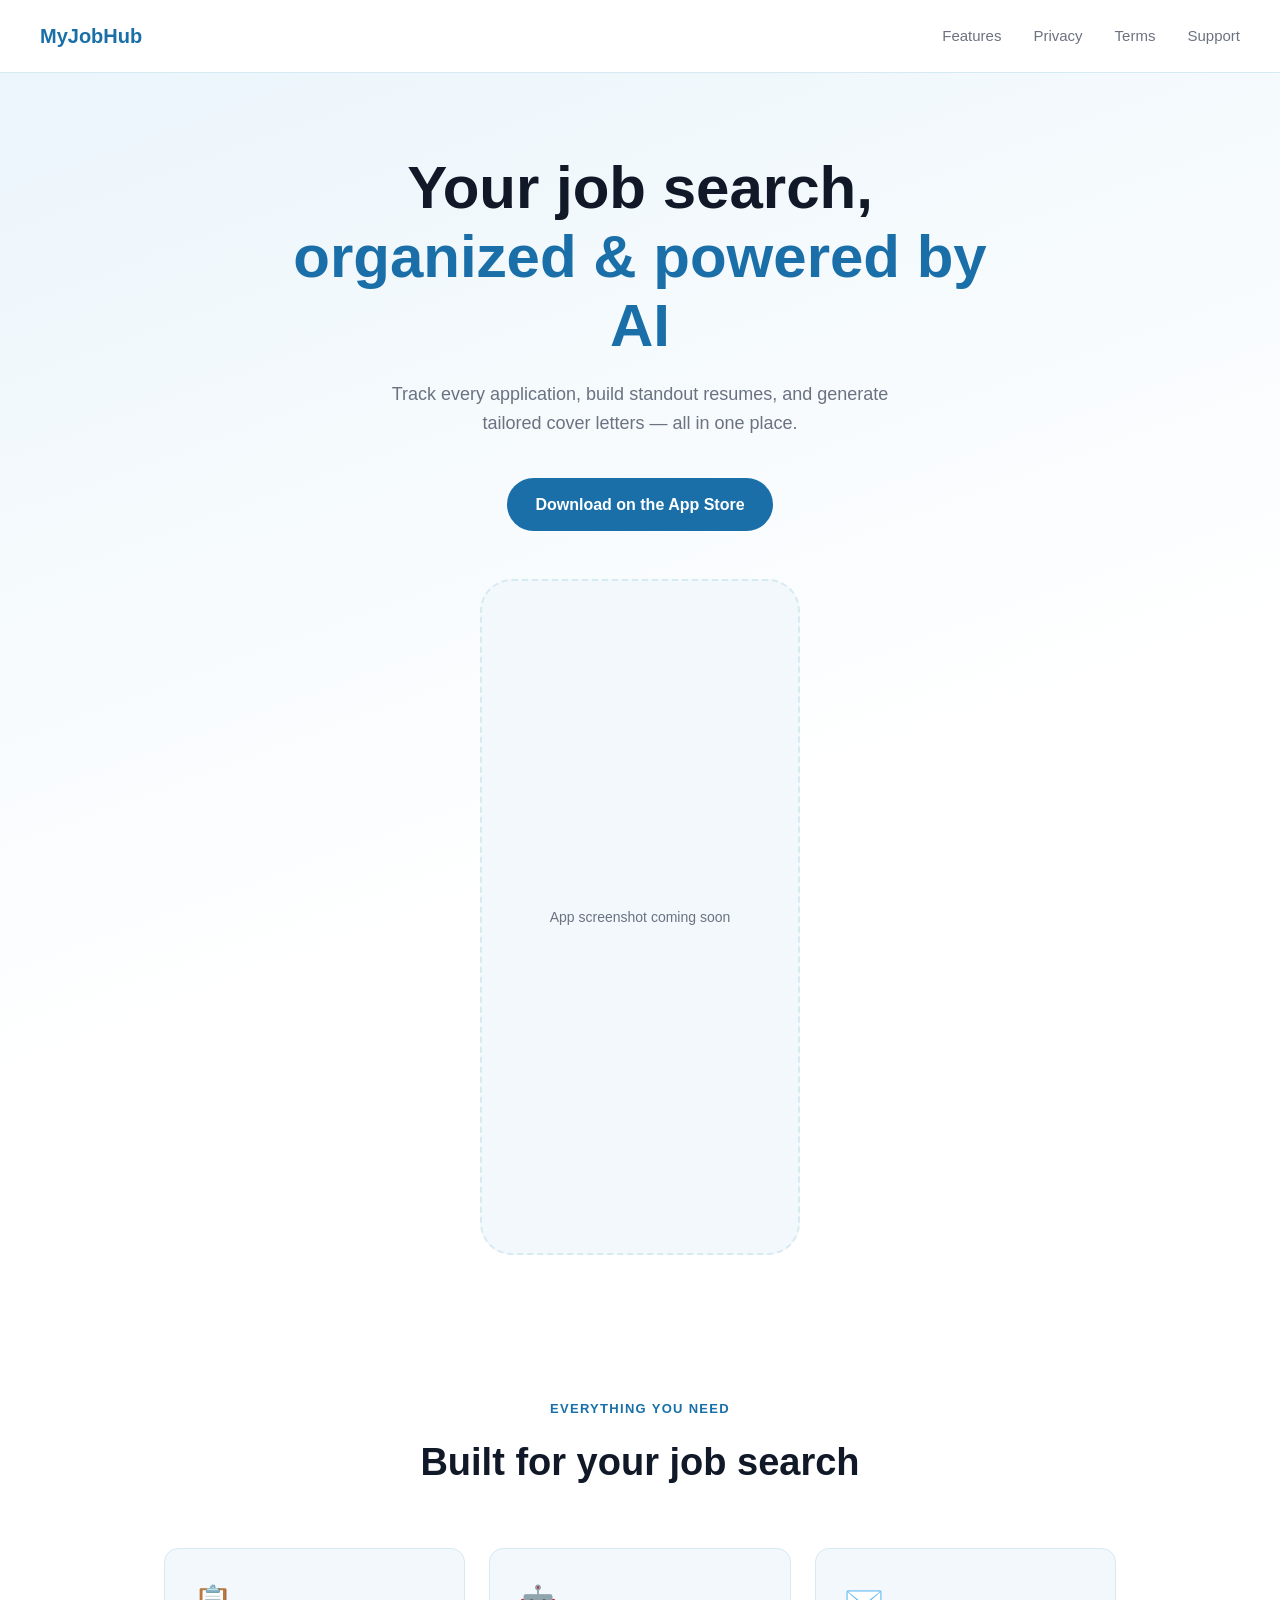
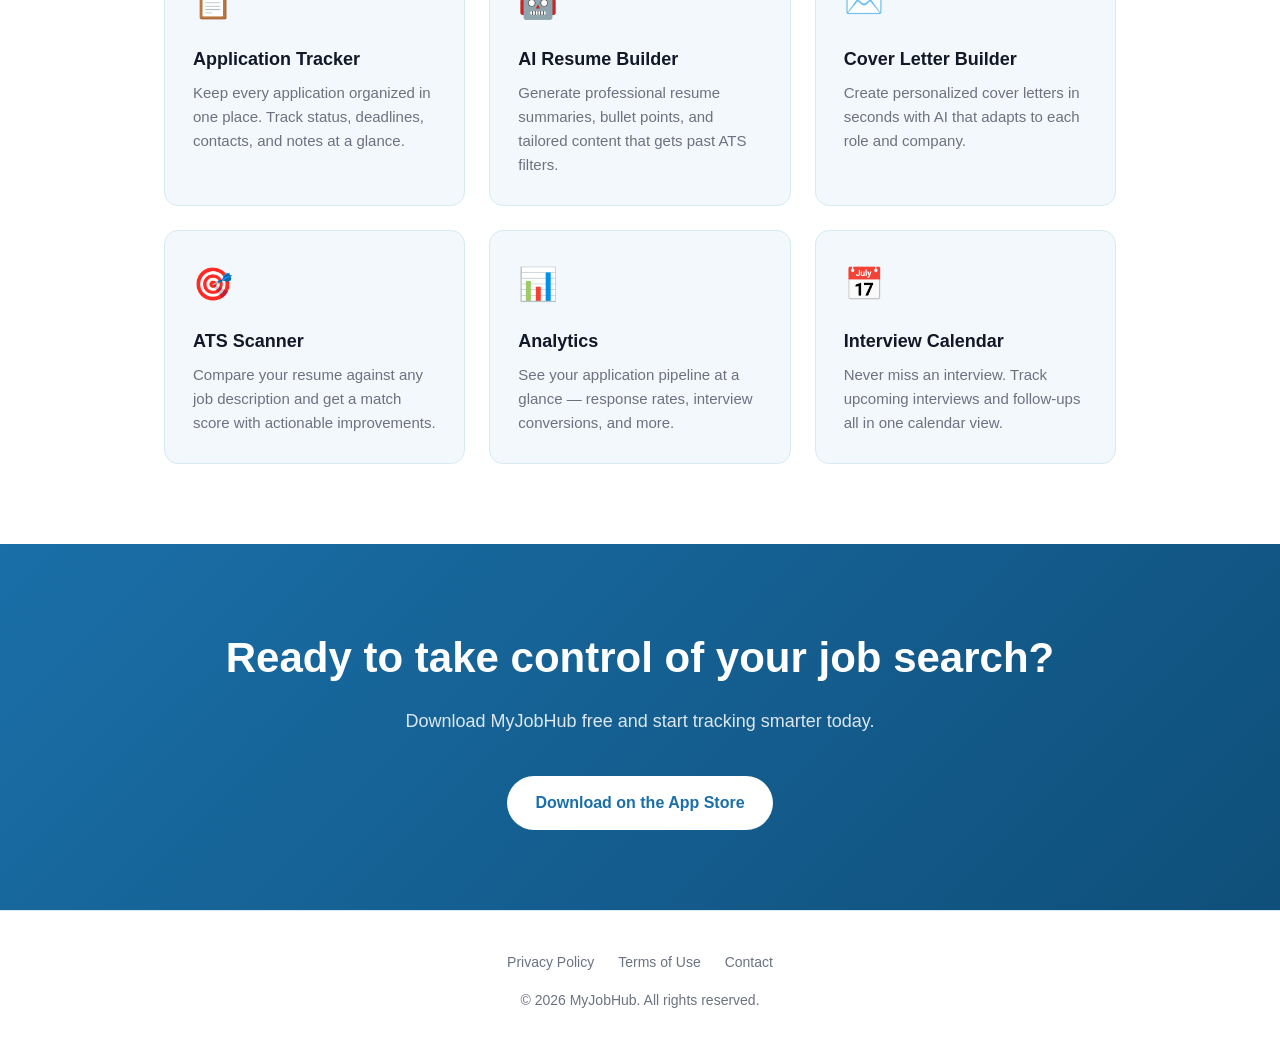
==== index.html @ 429bcd19 "Add files via upload" ====
<!DOCTYPE html>
<html lang="en">
<head>
  <meta charset="UTF-8" />
  <meta name="viewport" content="width=device-width, initial-scale=1.0" />
  <title>MyJobHub — Track Your Job Search with Confidence</title>
  <meta name="description" content="MyJobHub is an iOS app that helps you track job applications, build AI-powered resumes and cover letters, and land your dream job." />
  <link rel="stylesheet" href="styles.css" />
  <!-- Replace with your actual favicon once you have one -->
  <!-- <link rel="icon" href="assets/icon.png" /> -->
</head>
<body>

  <nav>
    <span class="nav-logo">MyJobHub</span>
    <div class="nav-links">
      <a href="#features">Features</a>
      <a href="privacy.html">Privacy</a>
      <a href="terms.html">Terms</a>
      <a href="mailto:support@myjobhub.app">Support</a>
    </div>
  </nav>

  <!-- Hero -->
  <section class="hero">
    <h1>Your job search,<br /><span>organized & powered by AI</span></h1>
    <p>Track every application, build standout resumes, and generate tailored cover letters — all in one place.</p>

    <div class="hero-buttons">
      <!-- Replace href with your actual App Store link once live -->
      <a href="#" class="btn">Download on the App Store</a>
    </div>

    <div class="screenshot-wrap">
      <!-- Replace with real screenshot: <img src="assets/screenshot.png" alt="MyJobHub app screenshot" style="width:100%;border-radius:32px;" /> -->
      <div class="screenshot-placeholder">App screenshot coming soon</div>
    </div>
  </section>

  <!-- Features -->
  <section class="features" id="features">
    <p class="section-label">Everything you need</p>
    <h2 class="section-title">Built for your job search</h2>

    <div class="features-grid">
      <div class="feature-card">
        <div class="feature-icon">📋</div>
        <h3>Application Tracker</h3>
        <p>Keep every application organized in one place. Track status, deadlines, contacts, and notes at a glance.</p>
      </div>
      <div class="feature-card">
        <div class="feature-icon">🤖</div>
        <h3>AI Resume Builder</h3>
        <p>Generate professional resume summaries, bullet points, and tailored content that gets past ATS filters.</p>
      </div>
      <div class="feature-card">
        <div class="feature-icon">✉️</div>
        <h3>Cover Letter Builder</h3>
        <p>Create personalized cover letters in seconds with AI that adapts to each role and company.</p>
      </div>
      <div class="feature-card">
        <div class="feature-icon">🎯</div>
        <h3>ATS Scanner</h3>
        <p>Compare your resume against any job description and get a match score with actionable improvements.</p>
      </div>
      <div class="feature-card">
        <div class="feature-icon">📊</div>
        <h3>Analytics</h3>
        <p>See your application pipeline at a glance — response rates, interview conversions, and more.</p>
      </div>
      <div class="feature-card">
        <div class="feature-icon">📅</div>
        <h3>Interview Calendar</h3>
        <p>Never miss an interview. Track upcoming interviews and follow-ups all in one calendar view.</p>
      </div>
    </div>
  </section>

  <!-- CTA -->
  <section class="cta">
    <h2>Ready to take control of your job search?</h2>
    <p>Download MyJobHub free and start tracking smarter today.</p>
    <!-- Replace href with your actual App Store link once live -->
    <a href="#" class="btn btn-white">Download on the App Store</a>
  </section>

  <!-- Footer -->
  <footer>
    <div class="footer-links">
      <a href="privacy.html">Privacy Policy</a>
      <a href="terms.html">Terms of Use</a>
      <a href="mailto:support@myjobhub.app">Contact</a>
    </div>
    <p>&copy; 2026 MyJobHub. All rights reserved.</p>
  </footer>

</body>
</html>
---- styles.css ----
*, *::before, *::after { box-sizing: border-box; margin: 0; padding: 0; }

:root {
  --primary: #1A6FA8;
  --primary-dark: #0F4F7A;
  --text: #111827;
  --text-secondary: #6B7280;
  --bg: #FFFFFF;
  --bg-alt: #F3F8FC;
  --border: #D6EAF2;
  --radius: 14px;
}

body {
  font-family: -apple-system, BlinkMacSystemFont, 'Segoe UI', Roboto, sans-serif;
  color: var(--text);
  background: var(--bg);
  line-height: 1.6;
}

a { color: var(--primary); text-decoration: none; }
a:hover { text-decoration: underline; }

/* ── Nav ── */
nav {
  display: flex;
  align-items: center;
  justify-content: space-between;
  padding: 20px 40px;
  border-bottom: 1px solid var(--border);
  position: sticky;
  top: 0;
  background: rgba(255,255,255,0.95);
  backdrop-filter: blur(8px);
  z-index: 100;
}

.nav-logo {
  font-size: 20px;
  font-weight: 700;
  color: var(--primary);
}

.nav-links { display: flex; gap: 32px; }
.nav-links a { font-size: 15px; color: var(--text-secondary); font-weight: 500; }
.nav-links a:hover { color: var(--primary); text-decoration: none; }

/* ── Hero ── */
.hero {
  text-align: center;
  padding: 80px 24px 64px;
  background: linear-gradient(160deg, #EBF5FB 0%, #FFFFFF 60%);
}

.hero h1 {
  font-size: clamp(36px, 6vw, 60px);
  font-weight: 800;
  line-height: 1.15;
  color: var(--text);
  max-width: 700px;
  margin: 0 auto 20px;
}

.hero h1 span { color: var(--primary); }

.hero p {
  font-size: 18px;
  color: var(--text-secondary);
  max-width: 520px;
  margin: 0 auto 40px;
}

.btn {
  display: inline-flex;
  align-items: center;
  gap: 10px;
  background: var(--primary);
  color: #fff;
  padding: 14px 28px;
  border-radius: 50px;
  font-size: 16px;
  font-weight: 600;
  transition: background 0.2s;
}

.btn:hover { background: var(--primary-dark); text-decoration: none; }

.btn-outline {
  background: transparent;
  border: 2px solid var(--primary);
  color: var(--primary);
  margin-left: 12px;
}

.btn-outline:hover { background: var(--primary); color: #fff; }

.hero-buttons { display: flex; justify-content: center; flex-wrap: wrap; gap: 12px; }

.app-store-badge {
  display: inline-block;
  margin-top: 8px;
}

.app-store-badge img { height: 52px; }

/* ── Screenshot placeholder ── */
.screenshot-wrap {
  margin: 48px auto 0;
  max-width: 320px;
}

.screenshot-placeholder {
  width: 100%;
  aspect-ratio: 9/19;
  background: var(--bg-alt);
  border: 2px dashed var(--border);
  border-radius: 32px;
  display: flex;
  align-items: center;
  justify-content: center;
  color: var(--text-secondary);
  font-size: 14px;
}

/* ── Features ── */
.features {
  padding: 80px 24px;
  max-width: 1000px;
  margin: 0 auto;
}

.section-label {
  text-align: center;
  font-size: 13px;
  font-weight: 700;
  text-transform: uppercase;
  letter-spacing: 0.1em;
  color: var(--primary);
  margin-bottom: 12px;
}

.section-title {
  text-align: center;
  font-size: clamp(26px, 4vw, 38px);
  font-weight: 800;
  margin-bottom: 56px;
}

.features-grid {
  display: grid;
  grid-template-columns: repeat(auto-fit, minmax(260px, 1fr));
  gap: 24px;
}

.feature-card {
  background: var(--bg-alt);
  border: 1px solid var(--border);
  border-radius: var(--radius);
  padding: 28px;
}

.feature-icon {
  font-size: 32px;
  margin-bottom: 16px;
}

.feature-card h3 { font-size: 18px; font-weight: 700; margin-bottom: 8px; }
.feature-card p { font-size: 15px; color: var(--text-secondary); }

/* ── CTA ── */
.cta {
  background: linear-gradient(135deg, var(--primary) 0%, var(--primary-dark) 100%);
  color: #fff;
  text-align: center;
  padding: 80px 24px;
}

.cta h2 { font-size: clamp(28px, 4vw, 42px); font-weight: 800; margin-bottom: 16px; }
.cta p { font-size: 18px; opacity: 0.85; margin-bottom: 40px; }

.btn-white {
  background: #fff;
  color: var(--primary);
}

.btn-white:hover { background: #EBF5FB; text-decoration: none; }

/* ── Footer ── */
footer {
  text-align: center;
  padding: 40px 24px;
  border-top: 1px solid var(--border);
  font-size: 14px;
  color: var(--text-secondary);
}

footer .footer-links { display: flex; justify-content: center; gap: 24px; margin-bottom: 16px; }
footer .footer-links a { color: var(--text-secondary); }
footer .footer-links a:hover { color: var(--primary); }

/* ── Legal pages ── */
.legal-wrap {
  max-width: 720px;
  margin: 60px auto;
  padding: 0 24px 80px;
}

.legal-wrap h1 { font-size: 36px; font-weight: 800; margin-bottom: 8px; }
.legal-wrap .updated { font-size: 14px; color: var(--text-secondary); margin-bottom: 48px; }
.legal-wrap h2 { font-size: 20px; font-weight: 700; margin: 36px 0 12px; }
.legal-wrap p { font-size: 16px; color: #374151; margin-bottom: 16px; }
.legal-wrap ul { padding-left: 20px; margin-bottom: 16px; }
.legal-wrap ul li { font-size: 16px; color: #374151; margin-bottom: 8px; }

/* ── Responsive ── */
@media (max-width: 600px) {
  nav { padding: 16px 20px; }
  .nav-links { gap: 20px; }
  .hero { padding: 56px 20px 48px; }
  .btn-outline { margin-left: 0; }
}
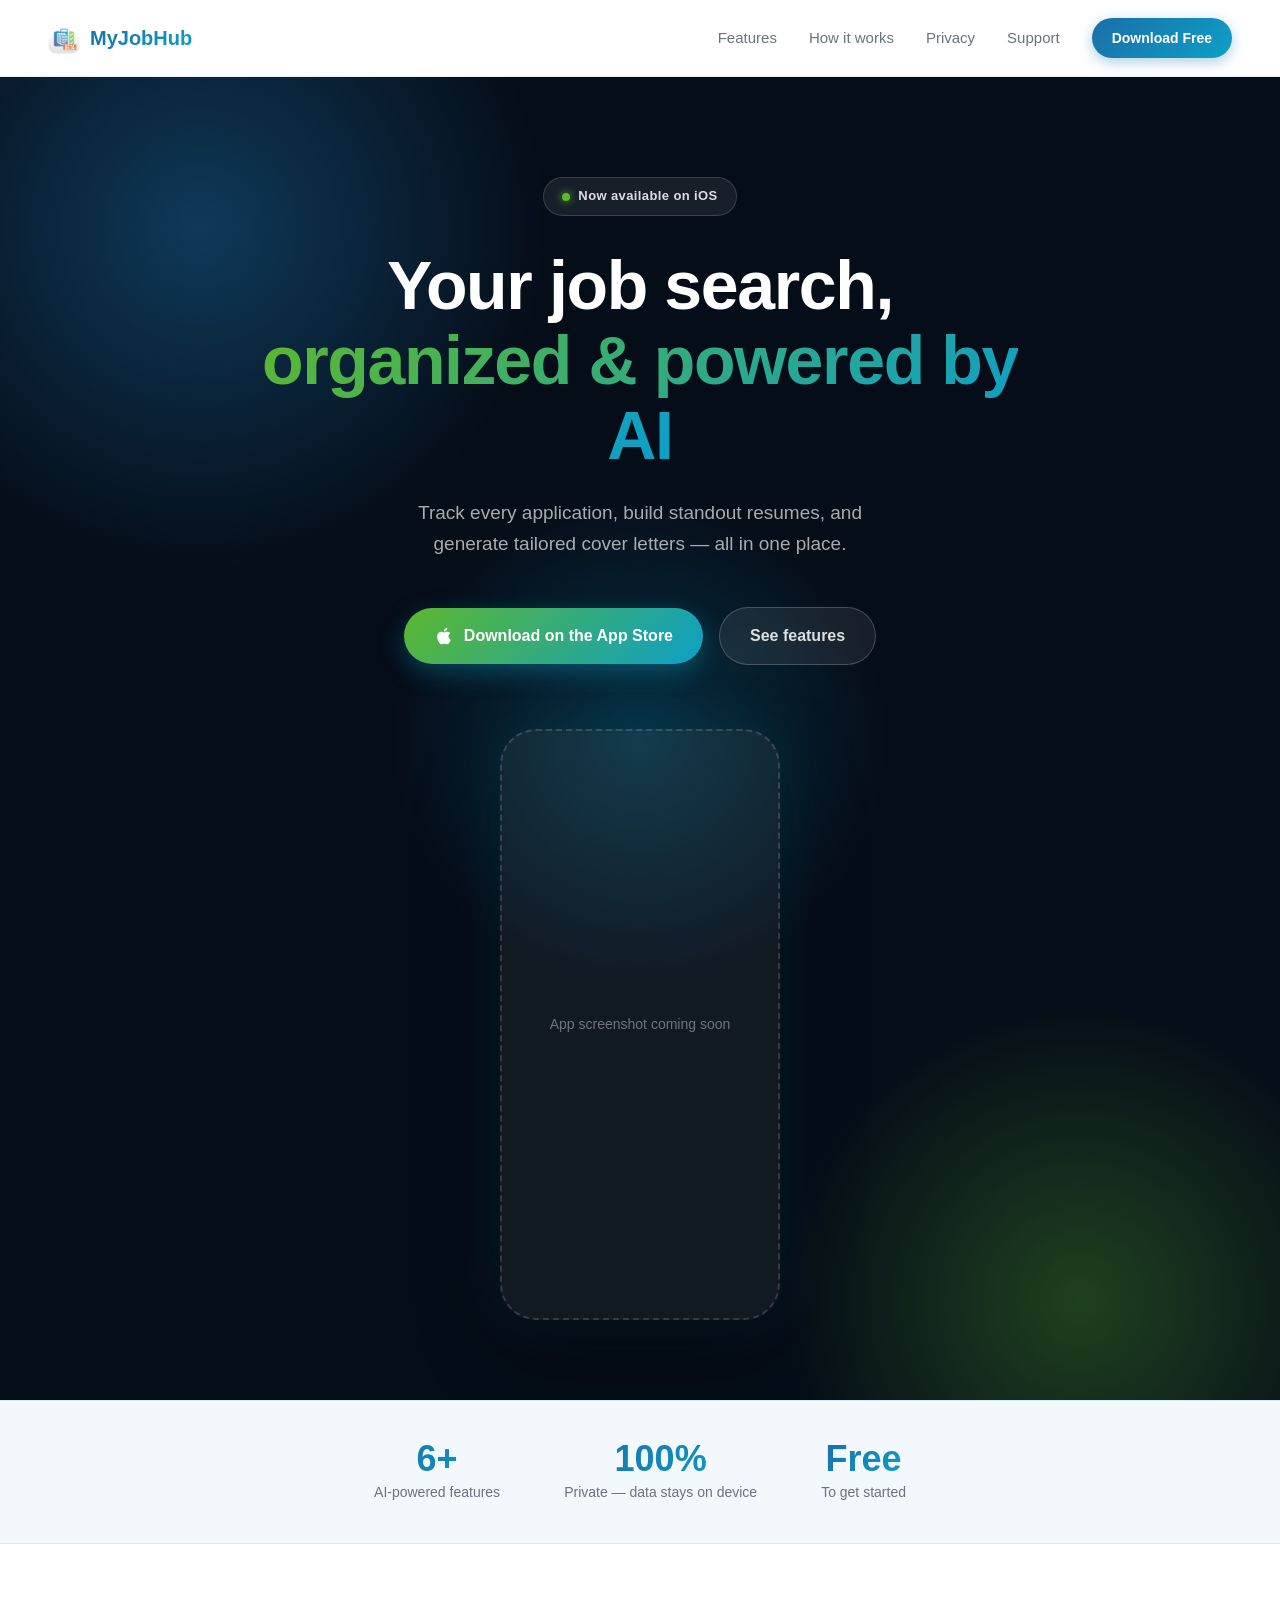
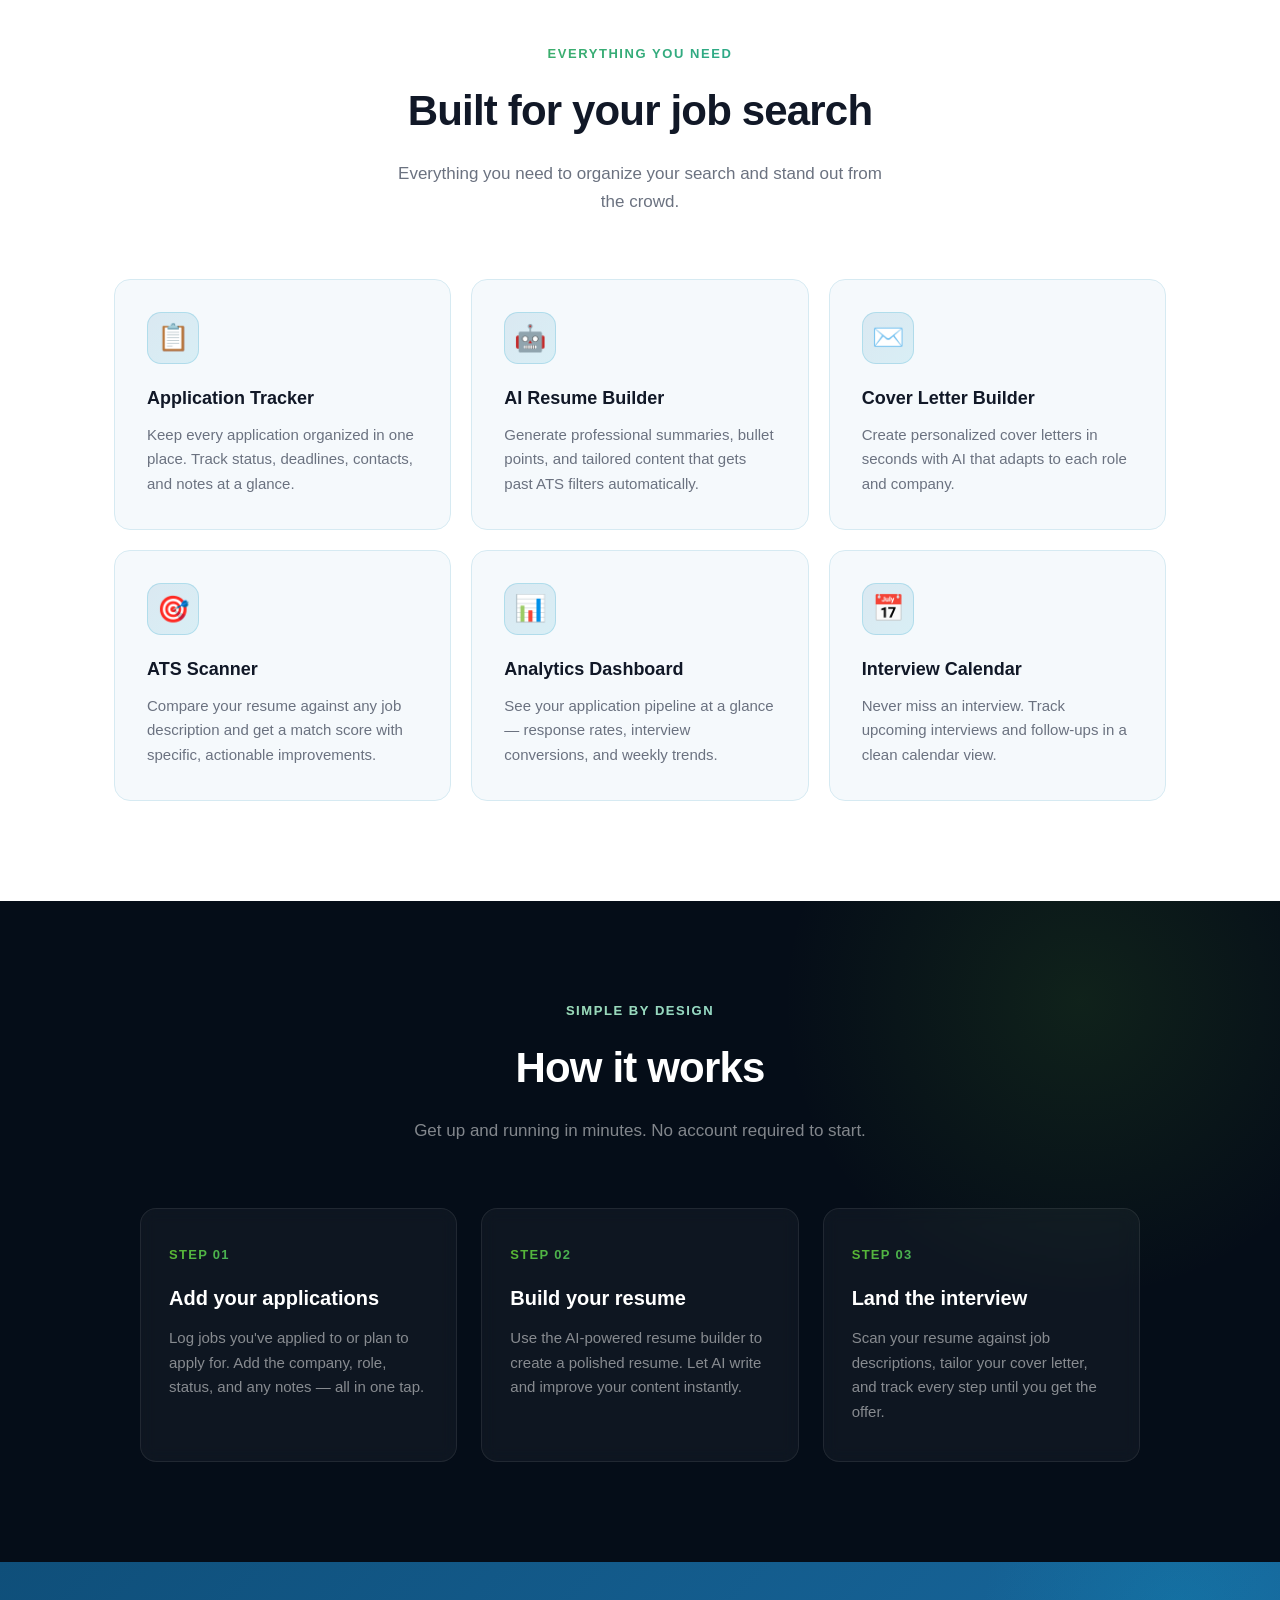
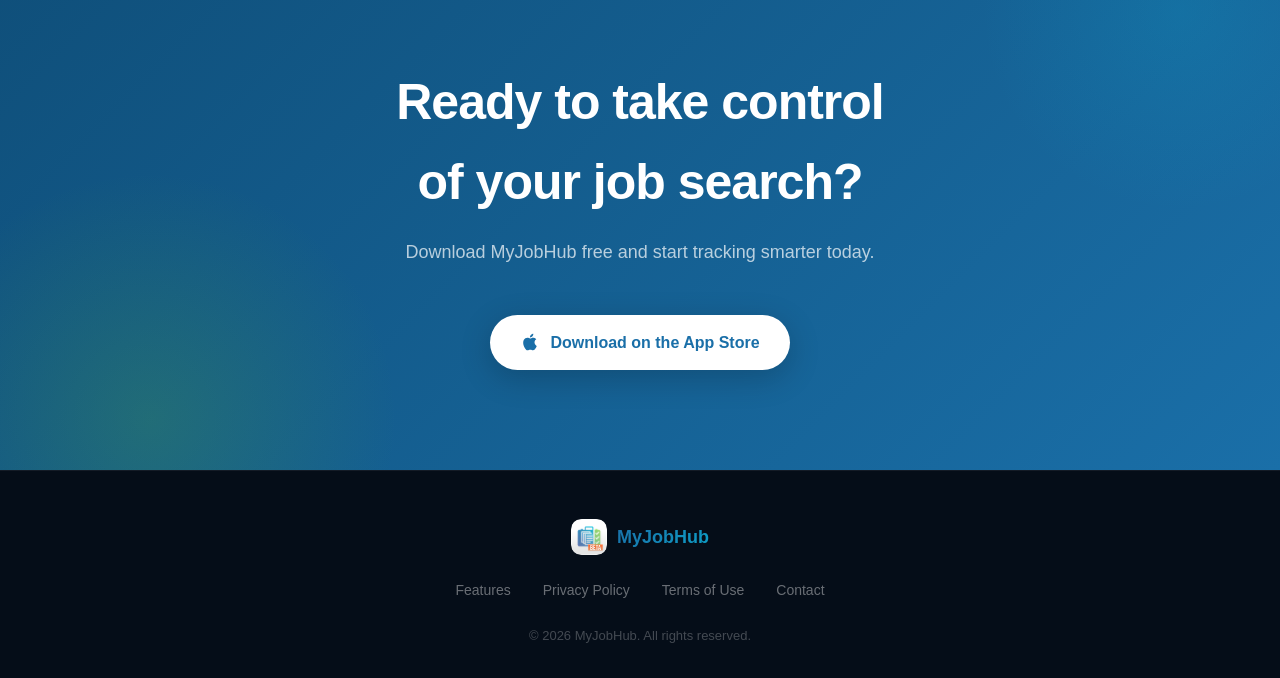
==== commit ac6f6280: "Updated" ====
--- a/index.html
+++ b/index.html
@@ -6,93 +6,174 @@
   <title>MyJobHub — Track Your Job Search with Confidence</title>
   <meta name="description" content="MyJobHub is an iOS app that helps you track job applications, build AI-powered resumes and cover letters, and land your dream job." />
   <link rel="stylesheet" href="styles.css" />
-  <!-- Replace with your actual favicon once you have one -->
-  <!-- <link rel="icon" href="assets/icon.png" /> -->
+  <link rel="stylesheet" href="https://unpkg.com/aos@2.3.1/dist/aos.css" />
+  <link rel="icon" href="assets/icon.png" />
 </head>
 <body>
 
+  <!-- Nav -->
   <nav>
-    <span class="nav-logo">MyJobHub</span>
+    <a href="index.html" class="nav-brand">
+      <img src="assets/icon.png" alt="MyJobHub icon" onerror="this.style.display='none'" />
+      <span class="nav-logo">MyJobHub</span>
+    </a>
     <div class="nav-links">
-      <a href="#features">Features</a>
+      <a href="#features" class="hide-mobile">Features</a>
+      <a href="#how-it-works" class="hide-mobile">How it works</a>
       <a href="privacy.html">Privacy</a>
-      <a href="terms.html">Terms</a>
       <a href="mailto:support@myjobhub.app">Support</a>
+      <!-- Replace # with your App Store link -->
+      <a href="#" class="nav-cta">Download Free</a>
     </div>
   </nav>
 
   <!-- Hero -->
   <section class="hero">
-    <h1>Your job search,<br /><span>organized & powered by AI</span></h1>
-    <p>Track every application, build standout resumes, and generate tailored cover letters — all in one place.</p>
+    <div class="hero-orb-mid"></div>
+    <div class="hero-content">
 
-    <div class="hero-buttons">
-      <!-- Replace href with your actual App Store link once live -->
-      <a href="#" class="btn">Download on the App Store</a>
+      <div class="hero-badge">
+        <span></span> Now available on iOS
+      </div>
+
+      <h1>Your job search,<br /><span class="gradient-text">organized & powered by AI</span></h1>
+
+      <p>Track every application, build standout resumes, and generate tailored cover letters — all in one place.</p>
+
+      <div class="hero-buttons">
+        <!-- Replace # with your App Store link -->
+        <a href="#" class="btn btn-primary">
+          <svg width="20" height="20" viewBox="0 0 24 24" fill="currentColor"><path d="M18.71 19.5c-.83 1.24-1.71 2.45-3.05 2.47-1.34.03-1.77-.79-3.29-.79-1.53 0-2 .77-3.27.82-1.31.05-2.3-1.32-3.14-2.53C4.25 17 2.94 12.45 4.7 9.39c.87-1.52 2.43-2.48 4.12-2.51 1.28-.02 2.5.87 3.29.87.78 0 2.26-1.07 3.8-.91.65.03 2.47.26 3.64 1.98-.09.06-2.17 1.28-2.15 3.81.03 3.02 2.65 4.03 2.68 4.04-.03.07-.42 1.44-1.38 2.83M13 3.5c.73-.83 1.94-1.46 2.94-1.5.13 1.17-.34 2.35-1.04 3.19-.69.85-1.83 1.51-2.95 1.42-.15-1.15.41-2.35 1.05-3.11z"/></svg>
+          Download on the App Store
+        </a>
+        <a href="#features" class="btn btn-ghost">See features</a>
+      </div>
+
+      <div class="hero-mockup">
+        <!-- Replace with real screenshot once available -->
+        <!-- <div class="mockup-glow"></div> -->
+        <!-- <img src="assets/screenshot.png" alt="MyJobHub app" /> -->
+        <div class="screenshot-placeholder">App screenshot coming soon</div>
+      </div>
+
     </div>
+  </section>
 
-    <div class="screenshot-wrap">
-      <!-- Replace with real screenshot: <img src="assets/screenshot.png" alt="MyJobHub app screenshot" style="width:100%;border-radius:32px;" /> -->
-      <div class="screenshot-placeholder">App screenshot coming soon</div>
+  <!-- Stats -->
+  <section class="stats">
+    <div class="stats-grid">
+      <div class="stat-item" data-aos="fade-up" data-aos-delay="0">
+        <div class="stat-number">6+</div>
+        <div class="stat-label">AI-powered features</div>
+      </div>
+      <div class="stat-item" data-aos="fade-up" data-aos-delay="100">
+        <div class="stat-number">100%</div>
+        <div class="stat-label">Private — data stays on device</div>
+      </div>
+      <div class="stat-item" data-aos="fade-up" data-aos-delay="200">
+        <div class="stat-number">Free</div>
+        <div class="stat-label">To get started</div>
+      </div>
     </div>
   </section>
 
   <!-- Features -->
   <section class="features" id="features">
-    <p class="section-label">Everything you need</p>
-    <h2 class="section-title">Built for your job search</h2>
+    <p class="section-label" data-aos="fade-up">Everything you need</p>
+    <h2 class="section-title" data-aos="fade-up" data-aos-delay="50">Built for your job search</h2>
+    <p class="section-subtitle" data-aos="fade-up" data-aos-delay="100">Everything you need to organize your search and stand out from the crowd.</p>
 
     <div class="features-grid">
-      <div class="feature-card">
-        <div class="feature-icon">📋</div>
+      <div class="feature-card" data-aos="fade-up" data-aos-delay="0">
+        <div class="feature-icon-wrap">📋</div>
         <h3>Application Tracker</h3>
         <p>Keep every application organized in one place. Track status, deadlines, contacts, and notes at a glance.</p>
       </div>
-      <div class="feature-card">
-        <div class="feature-icon">🤖</div>
+      <div class="feature-card" data-aos="fade-up" data-aos-delay="80">
+        <div class="feature-icon-wrap">🤖</div>
         <h3>AI Resume Builder</h3>
-        <p>Generate professional resume summaries, bullet points, and tailored content that gets past ATS filters.</p>
+        <p>Generate professional summaries, bullet points, and tailored content that gets past ATS filters automatically.</p>
       </div>
-      <div class="feature-card">
-        <div class="feature-icon">✉️</div>
+      <div class="feature-card" data-aos="fade-up" data-aos-delay="160">
+        <div class="feature-icon-wrap">✉️</div>
         <h3>Cover Letter Builder</h3>
         <p>Create personalized cover letters in seconds with AI that adapts to each role and company.</p>
       </div>
-      <div class="feature-card">
-        <div class="feature-icon">🎯</div>
+      <div class="feature-card" data-aos="fade-up" data-aos-delay="0">
+        <div class="feature-icon-wrap">🎯</div>
         <h3>ATS Scanner</h3>
-        <p>Compare your resume against any job description and get a match score with actionable improvements.</p>
+        <p>Compare your resume against any job description and get a match score with specific, actionable improvements.</p>
       </div>
-      <div class="feature-card">
-        <div class="feature-icon">📊</div>
-        <h3>Analytics</h3>
-        <p>See your application pipeline at a glance — response rates, interview conversions, and more.</p>
+      <div class="feature-card" data-aos="fade-up" data-aos-delay="80">
+        <div class="feature-icon-wrap">📊</div>
+        <h3>Analytics Dashboard</h3>
+        <p>See your application pipeline at a glance — response rates, interview conversions, and weekly trends.</p>
       </div>
-      <div class="feature-card">
-        <div class="feature-icon">📅</div>
+      <div class="feature-card" data-aos="fade-up" data-aos-delay="160">
+        <div class="feature-icon-wrap">📅</div>
         <h3>Interview Calendar</h3>
-        <p>Never miss an interview. Track upcoming interviews and follow-ups all in one calendar view.</p>
+        <p>Never miss an interview. Track upcoming interviews and follow-ups in a clean calendar view.</p>
+      </div>
+    </div>
+  </section>
+
+  <!-- How it works -->
+  <section class="how-it-works" id="how-it-works">
+    <p class="section-label" data-aos="fade-up">Simple by design</p>
+    <h2 class="section-title" data-aos="fade-up" data-aos-delay="50">How it works</h2>
+    <p class="section-subtitle" data-aos="fade-up" data-aos-delay="100">Get up and running in minutes. No account required to start.</p>
+
+    <div class="steps-grid">
+      <div class="step-card" data-aos="fade-up" data-aos-delay="0">
+        <div class="step-number">Step 01</div>
+        <h3>Add your applications</h3>
+        <p>Log jobs you've applied to or plan to apply for. Add the company, role, status, and any notes — all in one tap.</p>
+      </div>
+      <div class="step-card" data-aos="fade-up" data-aos-delay="100">
+        <div class="step-number">Step 02</div>
+        <h3>Build your resume</h3>
+        <p>Use the AI-powered resume builder to create a polished resume. Let AI write and improve your content instantly.</p>
+      </div>
+      <div class="step-card" data-aos="fade-up" data-aos-delay="200">
+        <div class="step-number">Step 03</div>
+        <h3>Land the interview</h3>
+        <p>Scan your resume against job descriptions, tailor your cover letter, and track every step until you get the offer.</p>
       </div>
     </div>
   </section>
 
   <!-- CTA -->
   <section class="cta">
-    <h2>Ready to take control of your job search?</h2>
-    <p>Download MyJobHub free and start tracking smarter today.</p>
-    <!-- Replace href with your actual App Store link once live -->
-    <a href="#" class="btn btn-white">Download on the App Store</a>
+    <div class="cta-content">
+      <h2 data-aos="fade-up">Ready to take control<br />of your job search?</h2>
+      <p data-aos="fade-up" data-aos-delay="80">Download MyJobHub free and start tracking smarter today.</p>
+      <!-- Replace # with your App Store link -->
+      <a href="#" class="btn btn-white" data-aos="fade-up" data-aos-delay="160">
+        <svg width="20" height="20" viewBox="0 0 24 24" fill="currentColor"><path d="M18.71 19.5c-.83 1.24-1.71 2.45-3.05 2.47-1.34.03-1.77-.79-3.29-.79-1.53 0-2 .77-3.27.82-1.31.05-2.3-1.32-3.14-2.53C4.25 17 2.94 12.45 4.7 9.39c.87-1.52 2.43-2.48 4.12-2.51 1.28-.02 2.5.87 3.29.87.78 0 2.26-1.07 3.8-.91.65.03 2.47.26 3.64 1.98-.09.06-2.17 1.28-2.15 3.81.03 3.02 2.65 4.03 2.68 4.04-.03.07-.42 1.44-1.38 2.83M13 3.5c.73-.83 1.94-1.46 2.94-1.5.13 1.17-.34 2.35-1.04 3.19-.69.85-1.83 1.51-2.95 1.42-.15-1.15.41-2.35 1.05-3.11z"/></svg>
+        Download on the App Store
+      </a>
+    </div>
   </section>
 
   <!-- Footer -->
   <footer>
-    <div class="footer-links">
-      <a href="privacy.html">Privacy Policy</a>
-      <a href="terms.html">Terms of Use</a>
-      <a href="mailto:support@myjobhub.app">Contact</a>
+    <div class="footer-inner">
+      <div class="footer-brand">
+        <img src="assets/icon.png" alt="MyJobHub" onerror="this.style.display='none'" />
+        <span class="footer-brand-name">MyJobHub</span>
+      </div>
+      <div class="footer-links">
+        <a href="#features">Features</a>
+        <a href="privacy.html">Privacy Policy</a>
+        <a href="terms.html">Terms of Use</a>
+        <a href="mailto:support@myjobhub.app">Contact</a>
+      </div>
+      <p class="footer-copy">&copy; 2026 MyJobHub. All rights reserved.</p>
     </div>
-    <p>&copy; 2026 MyJobHub. All rights reserved.</p>
   </footer>
+
+  <script src="https://unpkg.com/aos@2.3.1/dist/aos.js"></script>
+  <script>AOS.init({ duration: 650, once: true, easing: 'ease-out-cubic' });</script>
 
 </body>
 </html>
--- a/styles.css
+++ b/styles.css
@@ -3,129 +3,354 @@
 :root {
   --primary: #1A6FA8;
   --primary-dark: #0F4F7A;
+  --green: #5CB82E;
+  --cyan: #0D9FC7;
   --text: #111827;
   --text-secondary: #6B7280;
   --bg: #FFFFFF;
   --bg-alt: #F3F8FC;
   --border: #D6EAF2;
-  --radius: 14px;
-}
+  --radius: 16px;
+  --glow-blue: rgba(26, 111, 168, 0.35);
+  --glow-cyan: rgba(13, 159, 199, 0.35);
+  --glow-green: rgba(92, 184, 46, 0.35);
+}
+
+html { scroll-behavior: smooth; }
 
 body {
   font-family: -apple-system, BlinkMacSystemFont, 'Segoe UI', Roboto, sans-serif;
   color: var(--text);
   background: var(--bg);
   line-height: 1.6;
+  overflow-x: hidden;
 }
 
 a { color: var(--primary); text-decoration: none; }
 a:hover { text-decoration: underline; }
 
-/* ── Nav ── */
+/* ── Nav ─────────────────────────────────────────── */
 nav {
   display: flex;
   align-items: center;
   justify-content: space-between;
-  padding: 20px 40px;
-  border-bottom: 1px solid var(--border);
+  padding: 18px 48px;
   position: sticky;
   top: 0;
-  background: rgba(255,255,255,0.95);
-  backdrop-filter: blur(8px);
   z-index: 100;
+  background: rgba(255, 255, 255, 0.85);
+  backdrop-filter: blur(16px);
+  -webkit-backdrop-filter: blur(16px);
+  border-bottom: 1px solid rgba(214, 234, 242, 0.6);
+}
+
+.nav-brand {
+  display: flex;
+  align-items: center;
+  gap: 10px;
+  text-decoration: none;
+}
+
+.nav-brand img {
+  width: 32px;
+  height: 32px;
+  border-radius: 8px;
 }
 
 .nav-logo {
   font-size: 20px;
-  font-weight: 700;
-  color: var(--primary);
-}
-
-.nav-links { display: flex; gap: 32px; }
-.nav-links a { font-size: 15px; color: var(--text-secondary); font-weight: 500; }
+  font-weight: 800;
+  background: linear-gradient(135deg, var(--primary), var(--cyan));
+  -webkit-background-clip: text;
+  -webkit-text-fill-color: transparent;
+  background-clip: text;
+}
+
+.nav-links { display: flex; gap: 32px; align-items: center; }
+.nav-links a {
+  font-size: 15px;
+  color: var(--text-secondary);
+  font-weight: 500;
+  transition: color 0.2s;
+}
 .nav-links a:hover { color: var(--primary); text-decoration: none; }
 
-/* ── Hero ── */
+.nav-cta {
+  background: linear-gradient(135deg, var(--primary), var(--cyan));
+  color: #fff !important;
+  padding: 9px 20px;
+  border-radius: 50px;
+  font-weight: 600 !important;
+  font-size: 14px !important;
+  transition: opacity 0.2s, box-shadow 0.2s !important;
+  box-shadow: 0 4px 14px var(--glow-blue);
+}
+.nav-cta:hover { opacity: 0.9; box-shadow: 0 6px 20px var(--glow-cyan); }
+
+/* ── Hero ─────────────────────────────────────────── */
 .hero {
+  position: relative;
   text-align: center;
-  padding: 80px 24px 64px;
-  background: linear-gradient(160deg, #EBF5FB 0%, #FFFFFF 60%);
+  padding: 100px 24px 80px;
+  overflow: hidden;
+  background: #050d18;
+}
+
+/* Animated gradient orbs */
+.hero::before {
+  content: '';
+  position: absolute;
+  width: 700px;
+  height: 700px;
+  border-radius: 50%;
+  background: radial-gradient(circle, rgba(26,111,168,0.45) 0%, transparent 70%);
+  top: -200px;
+  left: -150px;
+  animation: orb1 10s ease-in-out infinite alternate;
+  pointer-events: none;
+}
+
+.hero::after {
+  content: '';
+  position: absolute;
+  width: 600px;
+  height: 600px;
+  border-radius: 50%;
+  background: radial-gradient(circle, rgba(92,184,46,0.3) 0%, transparent 70%);
+  bottom: -200px;
+  right: -100px;
+  animation: orb2 12s ease-in-out infinite alternate;
+  pointer-events: none;
+}
+
+.hero-orb-mid {
+  position: absolute;
+  width: 500px;
+  height: 500px;
+  border-radius: 50%;
+  background: radial-gradient(circle, rgba(13,159,199,0.25) 0%, transparent 70%);
+  top: 50%;
+  left: 50%;
+  transform: translate(-50%, -50%);
+  animation: orb3 14s ease-in-out infinite alternate;
+  pointer-events: none;
+}
+
+@keyframes orb1 {
+  from { transform: translate(0, 0) scale(1); }
+  to   { transform: translate(80px, 60px) scale(1.15); }
+}
+@keyframes orb2 {
+  from { transform: translate(0, 0) scale(1); }
+  to   { transform: translate(-60px, -80px) scale(1.2); }
+}
+@keyframes orb3 {
+  from { transform: translate(-50%, -50%) scale(1); }
+  to   { transform: translate(-45%, -55%) scale(1.1); }
+}
+
+.hero-content { position: relative; z-index: 1; }
+
+.hero-badge {
+  display: inline-flex;
+  align-items: center;
+  gap: 8px;
+  background: rgba(255,255,255,0.08);
+  border: 1px solid rgba(255,255,255,0.15);
+  backdrop-filter: blur(8px);
+  padding: 8px 18px;
+  border-radius: 50px;
+  font-size: 13px;
+  font-weight: 600;
+  color: rgba(255,255,255,0.85);
+  margin-bottom: 32px;
+  letter-spacing: 0.03em;
+}
+
+.hero-badge span {
+  width: 8px;
+  height: 8px;
+  border-radius: 50%;
+  background: var(--green);
+  box-shadow: 0 0 8px var(--green);
+  animation: pulse-dot 2s ease-in-out infinite;
+}
+
+@keyframes pulse-dot {
+  0%, 100% { opacity: 1; transform: scale(1); }
+  50% { opacity: 0.6; transform: scale(0.8); }
 }
 
 .hero h1 {
-  font-size: clamp(36px, 6vw, 60px);
-  font-weight: 800;
-  line-height: 1.15;
-  color: var(--text);
-  max-width: 700px;
-  margin: 0 auto 20px;
-}
-
-.hero h1 span { color: var(--primary); }
+  font-size: clamp(38px, 6vw, 68px);
+  font-weight: 900;
+  line-height: 1.1;
+  color: #fff;
+  max-width: 780px;
+  margin: 0 auto 24px;
+  letter-spacing: -0.02em;
+}
+
+.gradient-text {
+  background: linear-gradient(135deg, var(--green) 0%, var(--cyan) 50%, #7eb8f7 100%);
+  -webkit-background-clip: text;
+  -webkit-text-fill-color: transparent;
+  background-clip: text;
+  background-size: 200% auto;
+  animation: textShimmer 4s linear infinite;
+}
+
+@keyframes textShimmer {
+  from { background-position: 0% center; }
+  to   { background-position: 200% center; }
+}
 
 .hero p {
-  font-size: 18px;
-  color: var(--text-secondary);
+  font-size: 19px;
+  color: rgba(255,255,255,0.65);
   max-width: 520px;
-  margin: 0 auto 40px;
+  margin: 0 auto 48px;
+  line-height: 1.65;
+}
+
+.hero-buttons {
+  display: flex;
+  justify-content: center;
+  align-items: center;
+  gap: 16px;
+  flex-wrap: wrap;
+  margin-bottom: 64px;
 }
 
 .btn {
   display: inline-flex;
   align-items: center;
   gap: 10px;
-  background: var(--primary);
-  color: #fff;
-  padding: 14px 28px;
+  padding: 15px 30px;
   border-radius: 50px;
   font-size: 16px;
-  font-weight: 600;
-  transition: background 0.2s;
-}
-
-.btn:hover { background: var(--primary-dark); text-decoration: none; }
-
-.btn-outline {
-  background: transparent;
-  border: 2px solid var(--primary);
-  color: var(--primary);
-  margin-left: 12px;
-}
-
-.btn-outline:hover { background: var(--primary); color: #fff; }
-
-.hero-buttons { display: flex; justify-content: center; flex-wrap: wrap; gap: 12px; }
-
-.app-store-badge {
+  font-weight: 700;
+  transition: all 0.25s ease;
+  cursor: pointer;
+  border: none;
+}
+
+.btn-primary {
+  background: linear-gradient(135deg, var(--green), var(--cyan));
+  color: #fff;
+  box-shadow: 0 8px 24px var(--glow-cyan), 0 0 0 0 var(--glow-cyan);
+  animation: glow-pulse 3s ease-in-out infinite;
+}
+
+@keyframes glow-pulse {
+  0%, 100% { box-shadow: 0 8px 24px var(--glow-cyan); }
+  50%       { box-shadow: 0 8px 32px rgba(13,159,199,0.6), 0 0 60px rgba(92,184,46,0.2); }
+}
+
+.btn-primary:hover {
+  transform: translateY(-2px);
+  box-shadow: 0 12px 36px rgba(13,159,199,0.7);
+  text-decoration: none;
+}
+
+.btn-ghost {
+  background: rgba(255,255,255,0.08);
+  color: rgba(255,255,255,0.85);
+  border: 1px solid rgba(255,255,255,0.2);
+  backdrop-filter: blur(8px);
+}
+
+.btn-ghost:hover {
+  background: rgba(255,255,255,0.14);
+  text-decoration: none;
+  transform: translateY(-2px);
+}
+
+/* Hero mockup */
+.hero-mockup {
+  position: relative;
   display: inline-block;
-  margin-top: 8px;
-}
-
-.app-store-badge img { height: 52px; }
-
-/* ── Screenshot placeholder ── */
-.screenshot-wrap {
-  margin: 48px auto 0;
-  max-width: 320px;
+  max-width: 280px;
+  width: 100%;
+}
+
+.hero-mockup img {
+  width: 100%;
+  border-radius: 36px;
+  box-shadow:
+    0 0 0 1px rgba(255,255,255,0.1),
+    0 30px 80px rgba(0,0,0,0.5),
+    0 0 60px rgba(13,159,199,0.2);
+}
+
+.mockup-glow {
+  position: absolute;
+  inset: -20px;
+  border-radius: 50px;
+  background: radial-gradient(ellipse, rgba(13,159,199,0.2) 0%, transparent 70%);
+  z-index: -1;
+  animation: mockupGlow 4s ease-in-out infinite alternate;
+}
+
+@keyframes mockupGlow {
+  from { opacity: 0.6; transform: scale(1); }
+  to   { opacity: 1; transform: scale(1.05); }
 }
 
 .screenshot-placeholder {
-  width: 100%;
+  width: 280px;
   aspect-ratio: 9/19;
+  background: rgba(255,255,255,0.05);
+  border: 2px dashed rgba(255,255,255,0.15);
+  border-radius: 36px;
+  display: flex;
+  align-items: center;
+  justify-content: center;
+  color: rgba(255,255,255,0.4);
+  font-size: 14px;
+  box-shadow: 0 30px 80px rgba(0,0,0,0.4), 0 0 60px rgba(13,159,199,0.15);
+}
+
+/* ── Stats bar ─────────────────────────────────────── */
+.stats {
   background: var(--bg-alt);
-  border: 2px dashed var(--border);
-  border-radius: 32px;
-  display: flex;
-  align-items: center;
+  border-top: 1px solid var(--border);
+  border-bottom: 1px solid var(--border);
+  padding: 40px 24px;
+}
+
+.stats-grid {
+  display: flex;
   justify-content: center;
+  gap: 64px;
+  flex-wrap: wrap;
+  max-width: 800px;
+  margin: 0 auto;
+}
+
+.stat-item { text-align: center; }
+
+.stat-number {
+  font-size: 36px;
+  font-weight: 900;
+  background: linear-gradient(135deg, var(--primary), var(--cyan));
+  -webkit-background-clip: text;
+  -webkit-text-fill-color: transparent;
+  background-clip: text;
+  line-height: 1;
+  margin-bottom: 4px;
+}
+
+.stat-label {
+  font-size: 14px;
   color: var(--text-secondary);
-  font-size: 14px;
-}
-
-/* ── Features ── */
+  font-weight: 500;
+}
+
+/* ── Features ─────────────────────────────────────── */
 .features {
-  padding: 80px 24px;
-  max-width: 1000px;
+  padding: 100px 24px;
+  max-width: 1100px;
   margin: 0 auto;
 }
 
@@ -134,88 +359,370 @@
   font-size: 13px;
   font-weight: 700;
   text-transform: uppercase;
-  letter-spacing: 0.1em;
-  color: var(--primary);
+  letter-spacing: 0.12em;
   margin-bottom: 12px;
+  background: linear-gradient(135deg, var(--green), var(--cyan));
+  -webkit-background-clip: text;
+  -webkit-text-fill-color: transparent;
+  background-clip: text;
 }
 
 .section-title {
   text-align: center;
-  font-size: clamp(26px, 4vw, 38px);
-  font-weight: 800;
-  margin-bottom: 56px;
+  font-size: clamp(28px, 4vw, 42px);
+  font-weight: 900;
+  margin-bottom: 16px;
+  letter-spacing: -0.02em;
+  color: var(--text);
+}
+
+.section-subtitle {
+  text-align: center;
+  font-size: 17px;
+  color: var(--text-secondary);
+  max-width: 500px;
+  margin: 0 auto 64px;
 }
 
 .features-grid {
+  display: grid;
+  grid-template-columns: repeat(auto-fit, minmax(300px, 1fr));
+  gap: 20px;
+}
+
+.feature-card {
+  position: relative;
+  background: rgba(243, 248, 252, 0.8);
+  border: 1px solid var(--border);
+  border-radius: var(--radius);
+  padding: 32px;
+  overflow: hidden;
+  transition: transform 0.3s ease, box-shadow 0.3s ease, border-color 0.3s ease;
+  cursor: default;
+}
+
+.feature-card::before {
+  content: '';
+  position: absolute;
+  inset: 0;
+  background: linear-gradient(135deg, rgba(26,111,168,0.04) 0%, rgba(13,159,199,0.04) 100%);
+  opacity: 0;
+  transition: opacity 0.3s ease;
+  border-radius: var(--radius);
+}
+
+.feature-card:hover {
+  transform: translateY(-4px);
+  box-shadow: 0 20px 48px rgba(26,111,168,0.12), 0 0 0 1px rgba(13,159,199,0.2);
+  border-color: rgba(13,159,199,0.3);
+}
+
+.feature-card:hover::before { opacity: 1; }
+
+.feature-icon-wrap {
+  width: 52px;
+  height: 52px;
+  border-radius: 14px;
+  display: flex;
+  align-items: center;
+  justify-content: center;
+  font-size: 26px;
+  margin-bottom: 20px;
+  background: linear-gradient(135deg, rgba(26,111,168,0.12), rgba(13,159,199,0.12));
+  border: 1px solid rgba(13,159,199,0.2);
+}
+
+.feature-card h3 {
+  font-size: 18px;
+  font-weight: 700;
+  margin-bottom: 10px;
+  color: var(--text);
+}
+
+.feature-card p {
+  font-size: 15px;
+  color: var(--text-secondary);
+  line-height: 1.65;
+}
+
+/* ── How it works ──────────────────────────────────── */
+.how-it-works {
+  padding: 100px 24px;
+  background: #050d18;
+  overflow: hidden;
+  position: relative;
+}
+
+.how-it-works::before {
+  content: '';
+  position: absolute;
+  width: 600px;
+  height: 600px;
+  border-radius: 50%;
+  background: radial-gradient(circle, rgba(92,184,46,0.12) 0%, transparent 70%);
+  top: -200px;
+  right: -100px;
+  pointer-events: none;
+}
+
+.how-it-works .section-label { color: rgba(255,255,255,0.5); -webkit-text-fill-color: unset; }
+.how-it-works .section-title { color: #fff; }
+.how-it-works .section-subtitle { color: rgba(255,255,255,0.5); }
+
+.steps-grid {
   display: grid;
   grid-template-columns: repeat(auto-fit, minmax(260px, 1fr));
   gap: 24px;
-}
-
-.feature-card {
-  background: var(--bg-alt);
-  border: 1px solid var(--border);
+  max-width: 1000px;
+  margin: 0 auto;
+  position: relative;
+  z-index: 1;
+}
+
+.step-card {
+  background: rgba(255,255,255,0.04);
+  border: 1px solid rgba(255,255,255,0.08);
   border-radius: var(--radius);
-  padding: 28px;
-}
-
-.feature-icon {
-  font-size: 32px;
+  padding: 36px 28px;
+  backdrop-filter: blur(8px);
+  transition: transform 0.3s ease, border-color 0.3s ease, box-shadow 0.3s ease;
+}
+
+.step-card:hover {
+  transform: translateY(-4px);
+  border-color: rgba(13,159,199,0.3);
+  box-shadow: 0 20px 48px rgba(0,0,0,0.3), 0 0 30px rgba(13,159,199,0.1);
+}
+
+.step-number {
+  font-size: 13px;
+  font-weight: 700;
+  letter-spacing: 0.1em;
+  text-transform: uppercase;
+  background: linear-gradient(135deg, var(--green), var(--cyan));
+  -webkit-background-clip: text;
+  -webkit-text-fill-color: transparent;
+  background-clip: text;
   margin-bottom: 16px;
 }
 
-.feature-card h3 { font-size: 18px; font-weight: 700; margin-bottom: 8px; }
-.feature-card p { font-size: 15px; color: var(--text-secondary); }
-
-/* ── CTA ── */
+.step-card h3 { font-size: 20px; font-weight: 700; color: #fff; margin-bottom: 12px; }
+.step-card p  { font-size: 15px; color: rgba(255,255,255,0.5); line-height: 1.65; }
+
+/* ── CTA ──────────────────────────────────────────── */
 .cta {
-  background: linear-gradient(135deg, var(--primary) 0%, var(--primary-dark) 100%);
+  position: relative;
+  text-align: center;
+  padding: 100px 24px;
+  overflow: hidden;
+  background: linear-gradient(135deg, var(--primary-dark) 0%, var(--primary) 50%, #0D6E8A 100%);
+  background-size: 200% 200%;
+  animation: ctaGradient 8s ease infinite;
+}
+
+@keyframes ctaGradient {
+  0%   { background-position: 0% 50%; }
+  50%  { background-position: 100% 50%; }
+  100% { background-position: 0% 50%; }
+}
+
+.cta::before {
+  content: '';
+  position: absolute;
+  width: 500px;
+  height: 500px;
+  border-radius: 50%;
+  background: radial-gradient(circle, rgba(92,184,46,0.2) 0%, transparent 70%);
+  bottom: -200px;
+  left: -100px;
+  pointer-events: none;
+}
+
+.cta::after {
+  content: '';
+  position: absolute;
+  width: 400px;
+  height: 400px;
+  border-radius: 50%;
+  background: radial-gradient(circle, rgba(13,159,199,0.2) 0%, transparent 70%);
+  top: -150px;
+  right: -100px;
+  pointer-events: none;
+}
+
+.cta-content { position: relative; z-index: 1; }
+
+.cta h2 {
+  font-size: clamp(30px, 5vw, 50px);
+  font-weight: 900;
   color: #fff;
-  text-align: center;
-  padding: 80px 24px;
-}
-
-.cta h2 { font-size: clamp(28px, 4vw, 42px); font-weight: 800; margin-bottom: 16px; }
-.cta p { font-size: 18px; opacity: 0.85; margin-bottom: 40px; }
+  margin-bottom: 16px;
+  letter-spacing: -0.02em;
+}
+
+.cta p {
+  font-size: 18px;
+  color: rgba(255,255,255,0.7);
+  margin-bottom: 48px;
+  max-width: 480px;
+  margin-left: auto;
+  margin-right: auto;
+}
 
 .btn-white {
   background: #fff;
   color: var(--primary);
-}
-
-.btn-white:hover { background: #EBF5FB; text-decoration: none; }
-
-/* ── Footer ── */
+  box-shadow: 0 8px 32px rgba(0,0,0,0.2);
+}
+
+.btn-white:hover {
+  transform: translateY(-2px);
+  box-shadow: 0 12px 40px rgba(0,0,0,0.3);
+  text-decoration: none;
+}
+
+/* ── Footer ───────────────────────────────────────── */
 footer {
+  background: #050d18;
+  padding: 48px 24px 32px;
+  border-top: 1px solid rgba(255,255,255,0.06);
+}
+
+.footer-inner {
+  max-width: 1000px;
+  margin: 0 auto;
+  display: flex;
+  flex-direction: column;
+  align-items: center;
+  gap: 24px;
+}
+
+.footer-brand {
+  display: flex;
+  align-items: center;
+  gap: 10px;
+}
+
+.footer-brand img {
+  width: 36px;
+  height: 36px;
+  border-radius: 10px;
+}
+
+.footer-brand-name {
+  font-size: 18px;
+  font-weight: 800;
+  background: linear-gradient(135deg, var(--primary), var(--cyan));
+  -webkit-background-clip: text;
+  -webkit-text-fill-color: transparent;
+  background-clip: text;
+}
+
+.footer-links {
+  display: flex;
+  gap: 32px;
+  flex-wrap: wrap;
+  justify-content: center;
+}
+
+.footer-links a {
+  font-size: 14px;
+  color: rgba(255,255,255,0.4);
+  transition: color 0.2s;
+}
+
+.footer-links a:hover { color: rgba(255,255,255,0.85); text-decoration: none; }
+
+.footer-copy {
+  font-size: 13px;
+  color: rgba(255,255,255,0.25);
+}
+
+/* ── Legal pages ───────────────────────────────────── */
+.legal-hero {
+  background: #050d18;
+  padding: 60px 24px 50px;
   text-align: center;
-  padding: 40px 24px;
-  border-top: 1px solid var(--border);
+  position: relative;
+  overflow: hidden;
+}
+
+.legal-hero::before {
+  content: '';
+  position: absolute;
+  width: 500px;
+  height: 500px;
+  border-radius: 50%;
+  background: radial-gradient(circle, rgba(26,111,168,0.3) 0%, transparent 70%);
+  top: -200px;
+  left: 50%;
+  transform: translateX(-50%);
+  pointer-events: none;
+}
+
+.legal-hero h1 {
+  font-size: clamp(30px, 5vw, 48px);
+  font-weight: 900;
+  color: #fff;
+  position: relative;
+  z-index: 1;
+}
+
+.legal-hero .updated {
   font-size: 14px;
-  color: var(--text-secondary);
-}
-
-footer .footer-links { display: flex; justify-content: center; gap: 24px; margin-bottom: 16px; }
-footer .footer-links a { color: var(--text-secondary); }
-footer .footer-links a:hover { color: var(--primary); }
-
-/* ── Legal pages ── */
+  color: rgba(255,255,255,0.4);
+  margin-top: 10px;
+  position: relative;
+  z-index: 1;
+}
+
 .legal-wrap {
   max-width: 720px;
-  margin: 60px auto;
-  padding: 0 24px 80px;
-}
-
-.legal-wrap h1 { font-size: 36px; font-weight: 800; margin-bottom: 8px; }
-.legal-wrap .updated { font-size: 14px; color: var(--text-secondary); margin-bottom: 48px; }
-.legal-wrap h2 { font-size: 20px; font-weight: 700; margin: 36px 0 12px; }
-.legal-wrap p { font-size: 16px; color: #374151; margin-bottom: 16px; }
-.legal-wrap ul { padding-left: 20px; margin-bottom: 16px; }
-.legal-wrap ul li { font-size: 16px; color: #374151; margin-bottom: 8px; }
-
-/* ── Responsive ── */
-@media (max-width: 600px) {
+  margin: 0 auto;
+  padding: 60px 24px 80px;
+}
+
+.legal-wrap h2 {
+  font-size: 20px;
+  font-weight: 700;
+  margin: 40px 0 12px;
+  color: var(--text);
+}
+
+.legal-wrap p {
+  font-size: 16px;
+  color: #374151;
+  margin-bottom: 16px;
+  line-height: 1.7;
+}
+
+.legal-wrap ul {
+  padding-left: 20px;
+  margin-bottom: 16px;
+}
+
+.legal-wrap ul li {
+  font-size: 16px;
+  color: #374151;
+  margin-bottom: 10px;
+  line-height: 1.7;
+}
+
+.legal-wrap a { color: var(--primary); }
+
+/* ── Responsive ────────────────────────────────────── */
+@media (max-width: 768px) {
   nav { padding: 16px 20px; }
-  .nav-links { gap: 20px; }
-  .hero { padding: 56px 20px 48px; }
-  .btn-outline { margin-left: 0; }
-}
+  .nav-links { gap: 16px; }
+  .nav-cta { display: none; }
+  .hero { padding: 72px 20px 64px; }
+  .stats-grid { gap: 40px; }
+  .features, .how-it-works { padding: 72px 20px; }
+  .cta { padding: 72px 20px; }
+}
+
+@media (max-width: 480px) {
+  .nav-links .hide-mobile { display: none; }
+  .hero h1 { font-size: 36px; }
+  .steps-grid { grid-template-columns: 1fr; }
+}
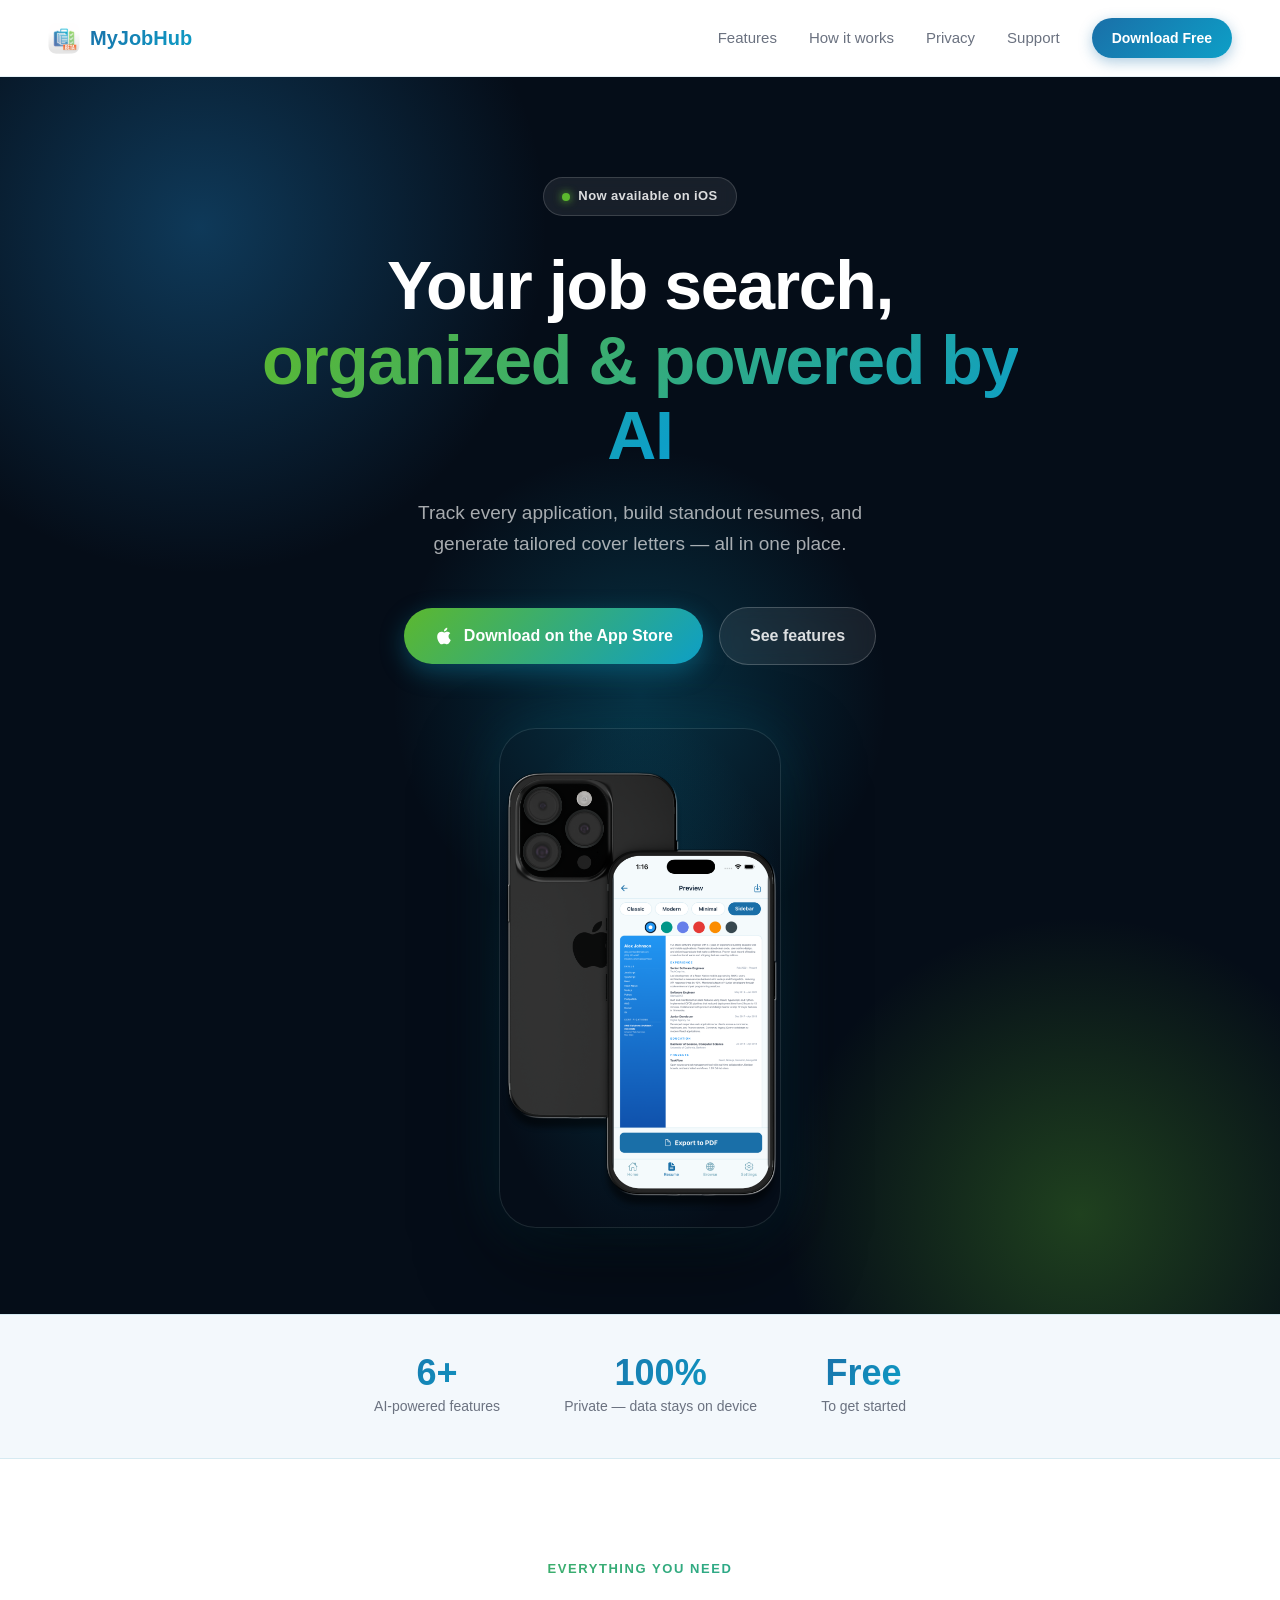
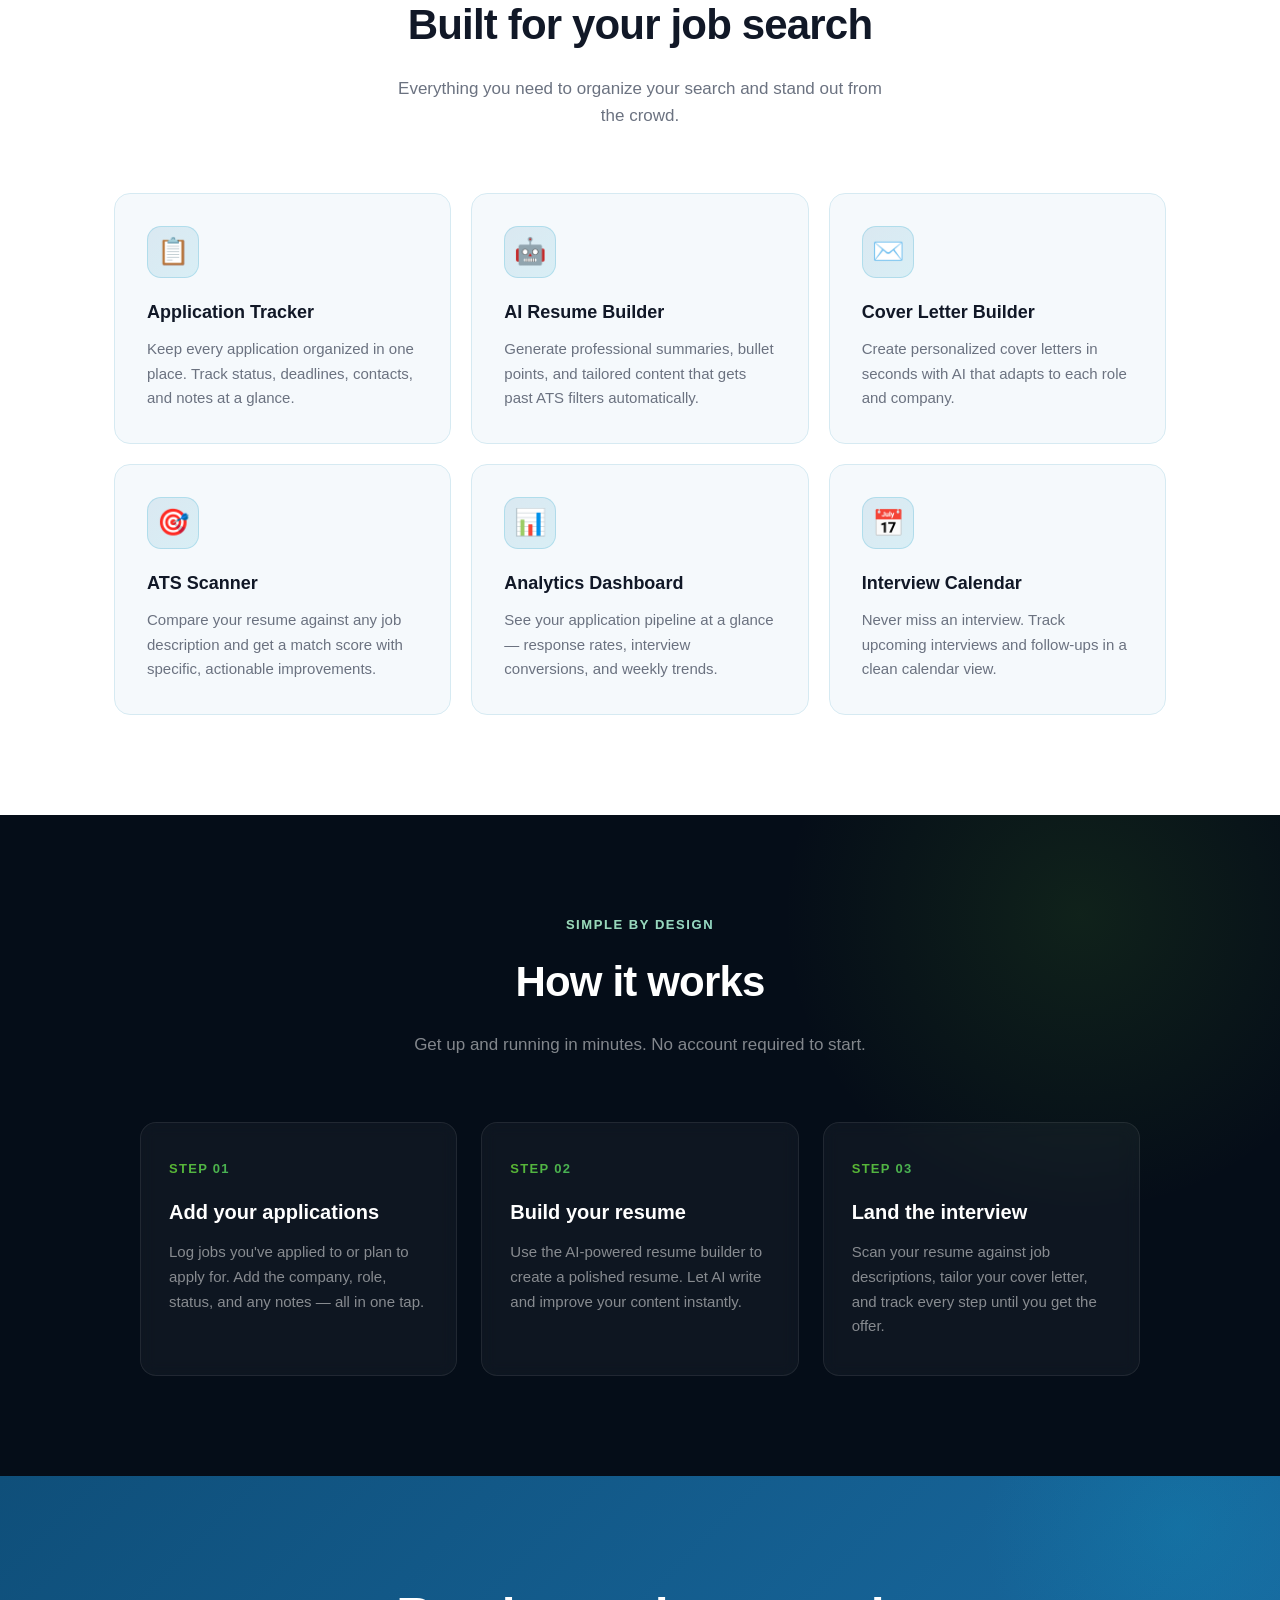
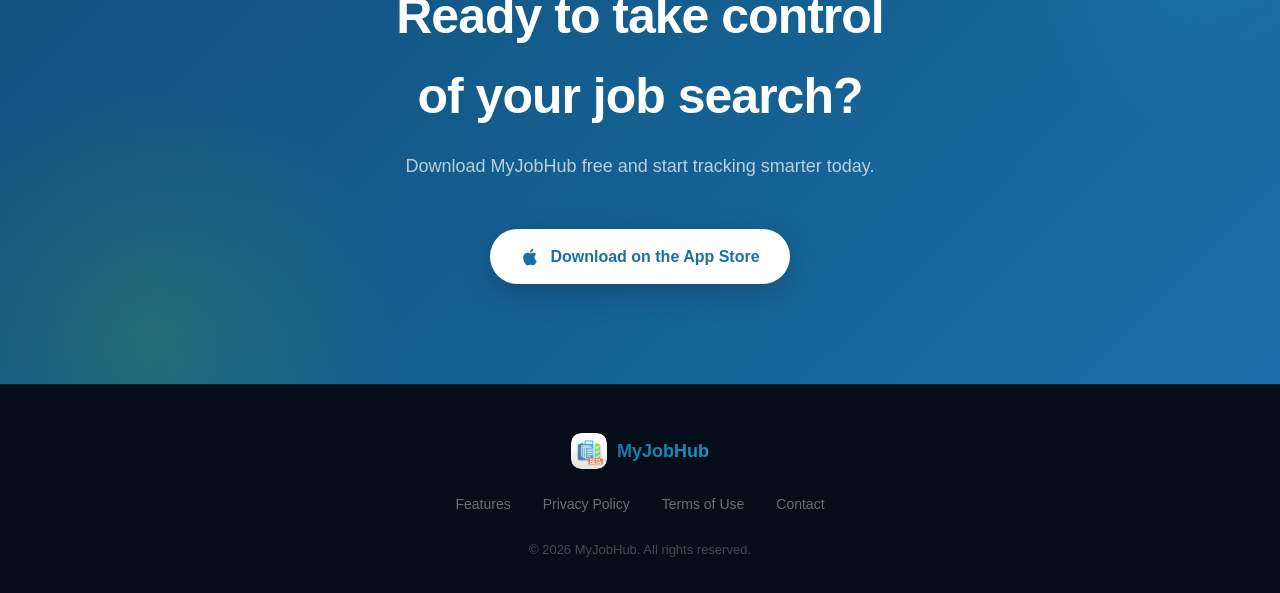
==== commit 922996dc: "Update index.html Updated with real screenshot" ====
--- a/index.html
+++ b/index.html
@@ -49,11 +49,9 @@
         <a href="#features" class="btn btn-ghost">See features</a>
       </div>
 
-      <div class="hero-mockup">
-        <!-- Replace with real screenshot once available -->
-        <!-- <div class="mockup-glow"></div> -->
-        <!-- <img src="assets/screenshot.png" alt="MyJobHub app" /> -->
-        <div class="screenshot-placeholder">App screenshot coming soon</div>
+      <div class="hero-mockup"> 
+        <div class="mockup-glow"></div>
+        <img src="assets/screenshot.png" alt="MyJobHub app" /> 
       </div>
 
     </div>
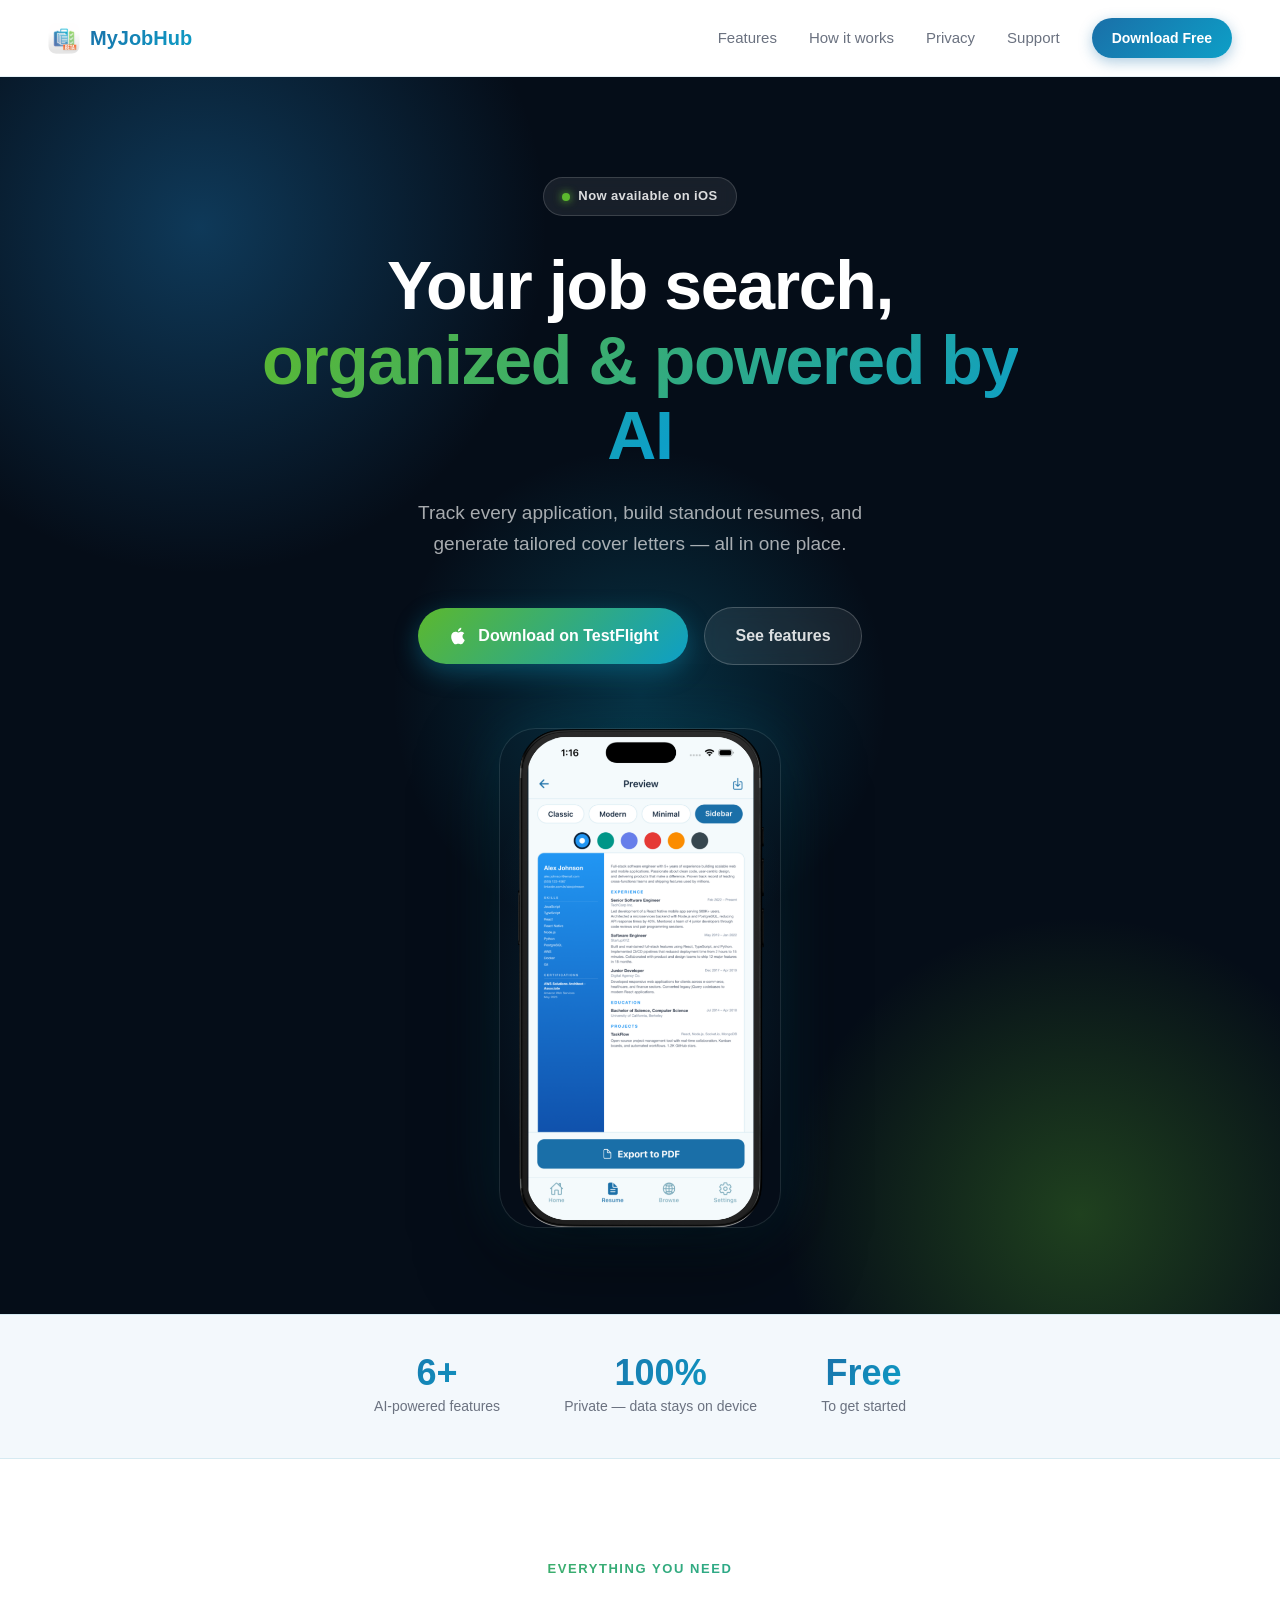
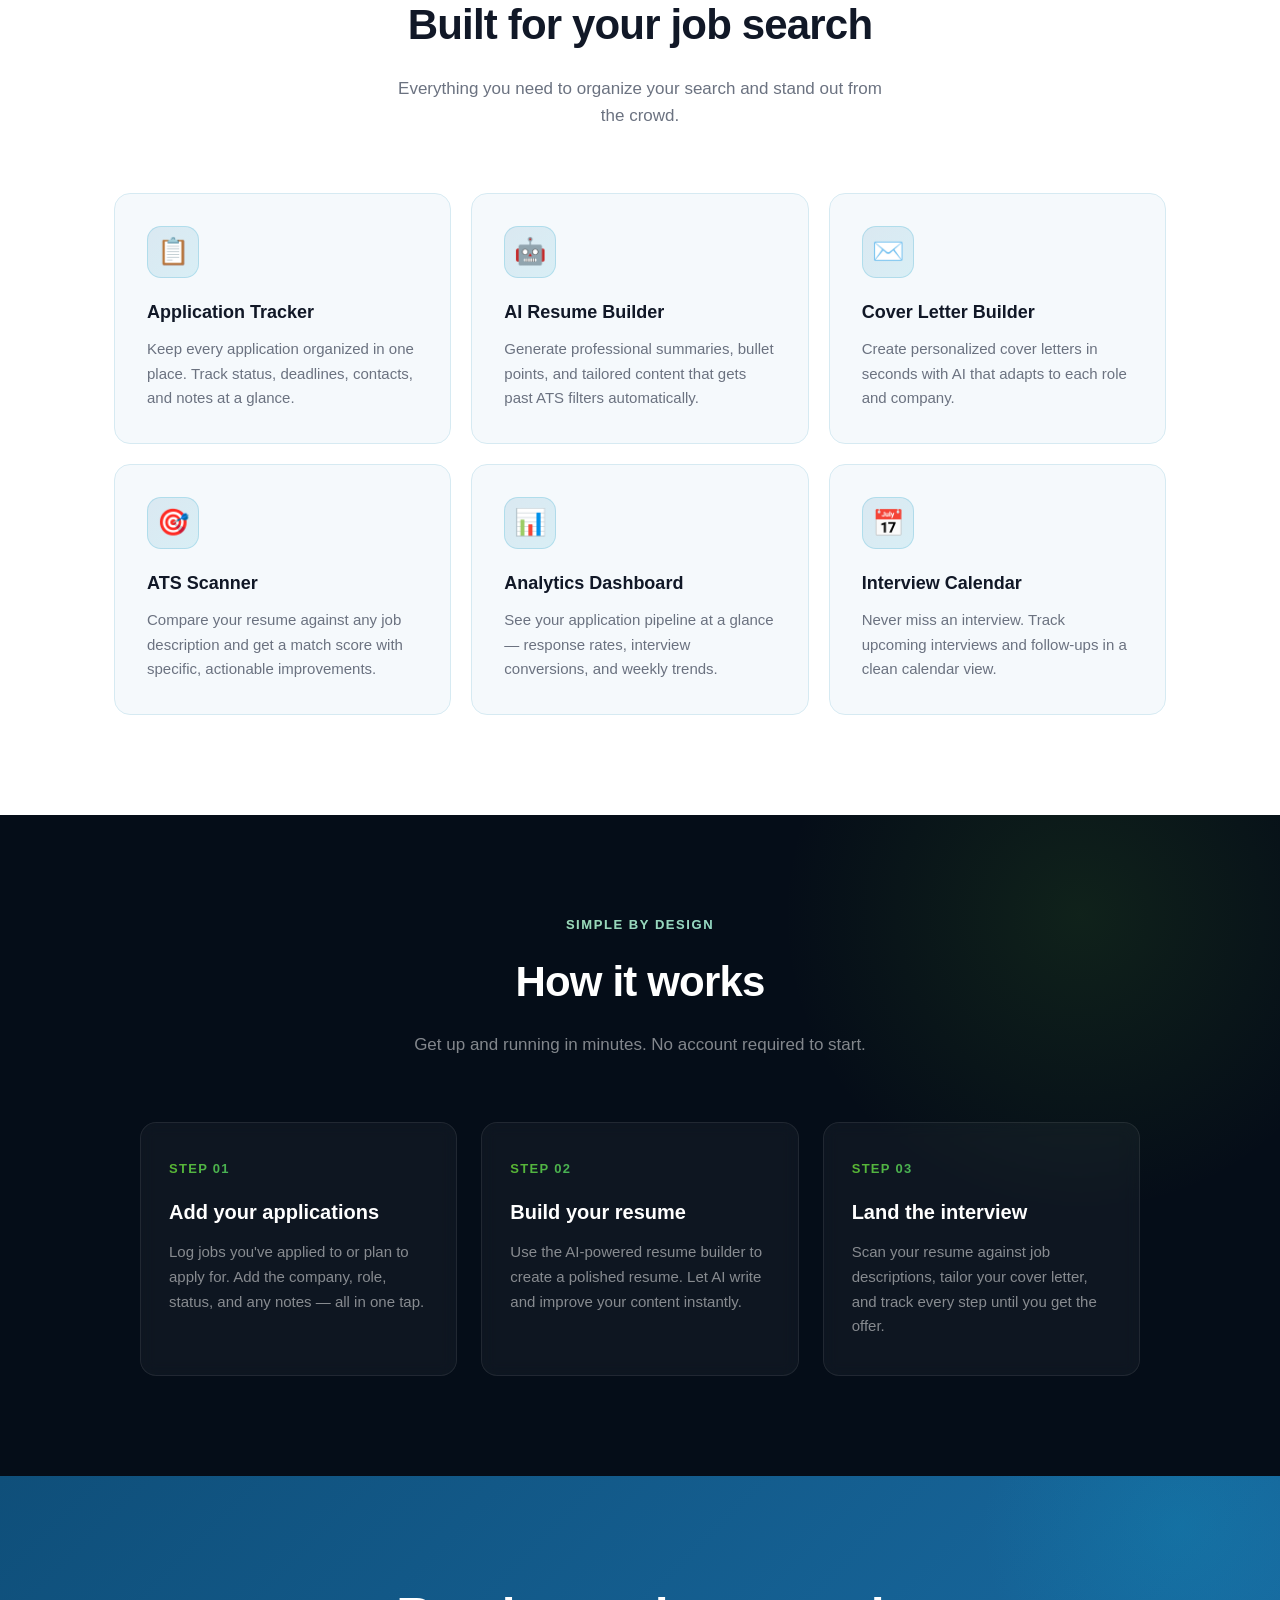
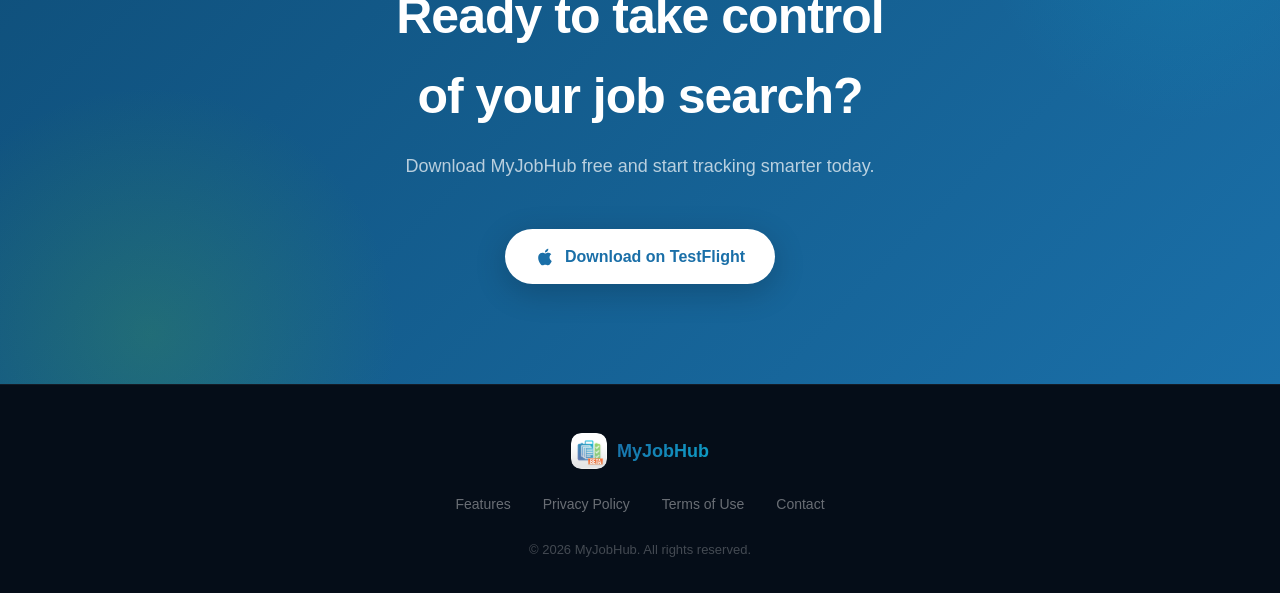
==== commit e8220bcb: "Update index.html Updated url to download app" ====
--- a/index.html
+++ b/index.html
@@ -23,7 +23,7 @@
       <a href="privacy.html">Privacy</a>
       <a href="mailto:support@myjobhub.app">Support</a>
       <!-- Replace # with your App Store link -->
-      <a href="#" class="nav-cta">Download Free</a>
+      <a href="https://testflight.apple.com/join/jSa1x4DE" class="nav-cta">Download Free</a>
     </div>
   </nav>
 
@@ -42,9 +42,10 @@
 
       <div class="hero-buttons">
         <!-- Replace # with your App Store link -->
-        <a href="#" class="btn btn-primary">
+        <a href="https://testflight.apple.com/join/jSa1x4DE" class="btn btn-primary">
           <svg width="20" height="20" viewBox="0 0 24 24" fill="currentColor"><path d="M18.71 19.5c-.83 1.24-1.71 2.45-3.05 2.47-1.34.03-1.77-.79-3.29-.79-1.53 0-2 .77-3.27.82-1.31.05-2.3-1.32-3.14-2.53C4.25 17 2.94 12.45 4.7 9.39c.87-1.52 2.43-2.48 4.12-2.51 1.28-.02 2.5.87 3.29.87.78 0 2.26-1.07 3.8-.91.65.03 2.47.26 3.64 1.98-.09.06-2.17 1.28-2.15 3.81.03 3.02 2.65 4.03 2.68 4.04-.03.07-.42 1.44-1.38 2.83M13 3.5c.73-.83 1.94-1.46 2.94-1.5.13 1.17-.34 2.35-1.04 3.19-.69.85-1.83 1.51-2.95 1.42-.15-1.15.41-2.35 1.05-3.11z"/></svg>
-          Download on the App Store
+          Download on TestFlight
+          <!-- Download on the App Store = update once live on app store -->
         </a>
         <a href="#features" class="btn btn-ghost">See features</a>
       </div>
@@ -146,9 +147,10 @@
       <h2 data-aos="fade-up">Ready to take control<br />of your job search?</h2>
       <p data-aos="fade-up" data-aos-delay="80">Download MyJobHub free and start tracking smarter today.</p>
       <!-- Replace # with your App Store link -->
-      <a href="#" class="btn btn-white" data-aos="fade-up" data-aos-delay="160">
+      <a href="https://testflight.apple.com/join/jSa1x4DE" class="btn btn-white" data-aos="fade-up" data-aos-delay="160">
         <svg width="20" height="20" viewBox="0 0 24 24" fill="currentColor"><path d="M18.71 19.5c-.83 1.24-1.71 2.45-3.05 2.47-1.34.03-1.77-.79-3.29-.79-1.53 0-2 .77-3.27.82-1.31.05-2.3-1.32-3.14-2.53C4.25 17 2.94 12.45 4.7 9.39c.87-1.52 2.43-2.48 4.12-2.51 1.28-.02 2.5.87 3.29.87.78 0 2.26-1.07 3.8-.91.65.03 2.47.26 3.64 1.98-.09.06-2.17 1.28-2.15 3.81.03 3.02 2.65 4.03 2.68 4.04-.03.07-.42 1.44-1.38 2.83M13 3.5c.73-.83 1.94-1.46 2.94-1.5.13 1.17-.34 2.35-1.04 3.19-.69.85-1.83 1.51-2.95 1.42-.15-1.15.41-2.35 1.05-3.11z"/></svg>
-        Download on the App Store
+        Download on TestFlight
+        <!-- Download on the App Store = update once live on app store -->
       </a>
     </div>
   </section>
